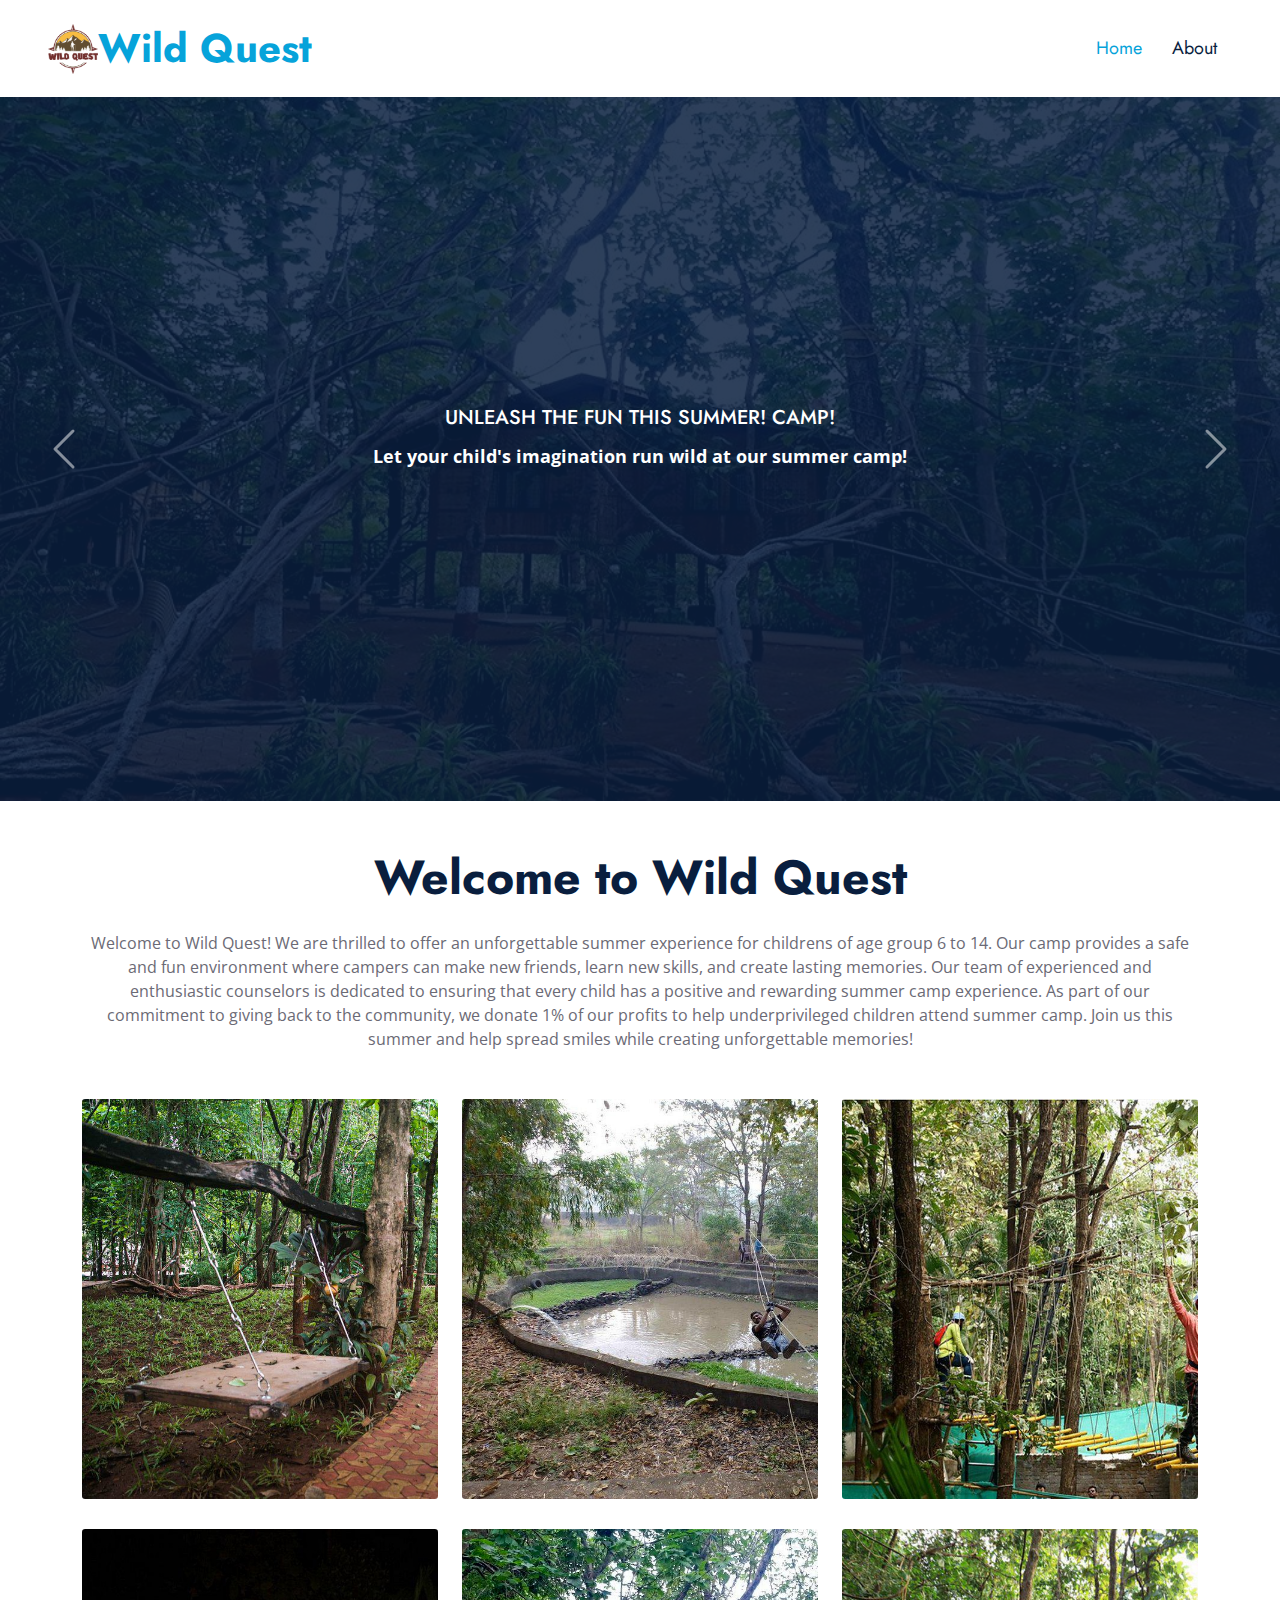
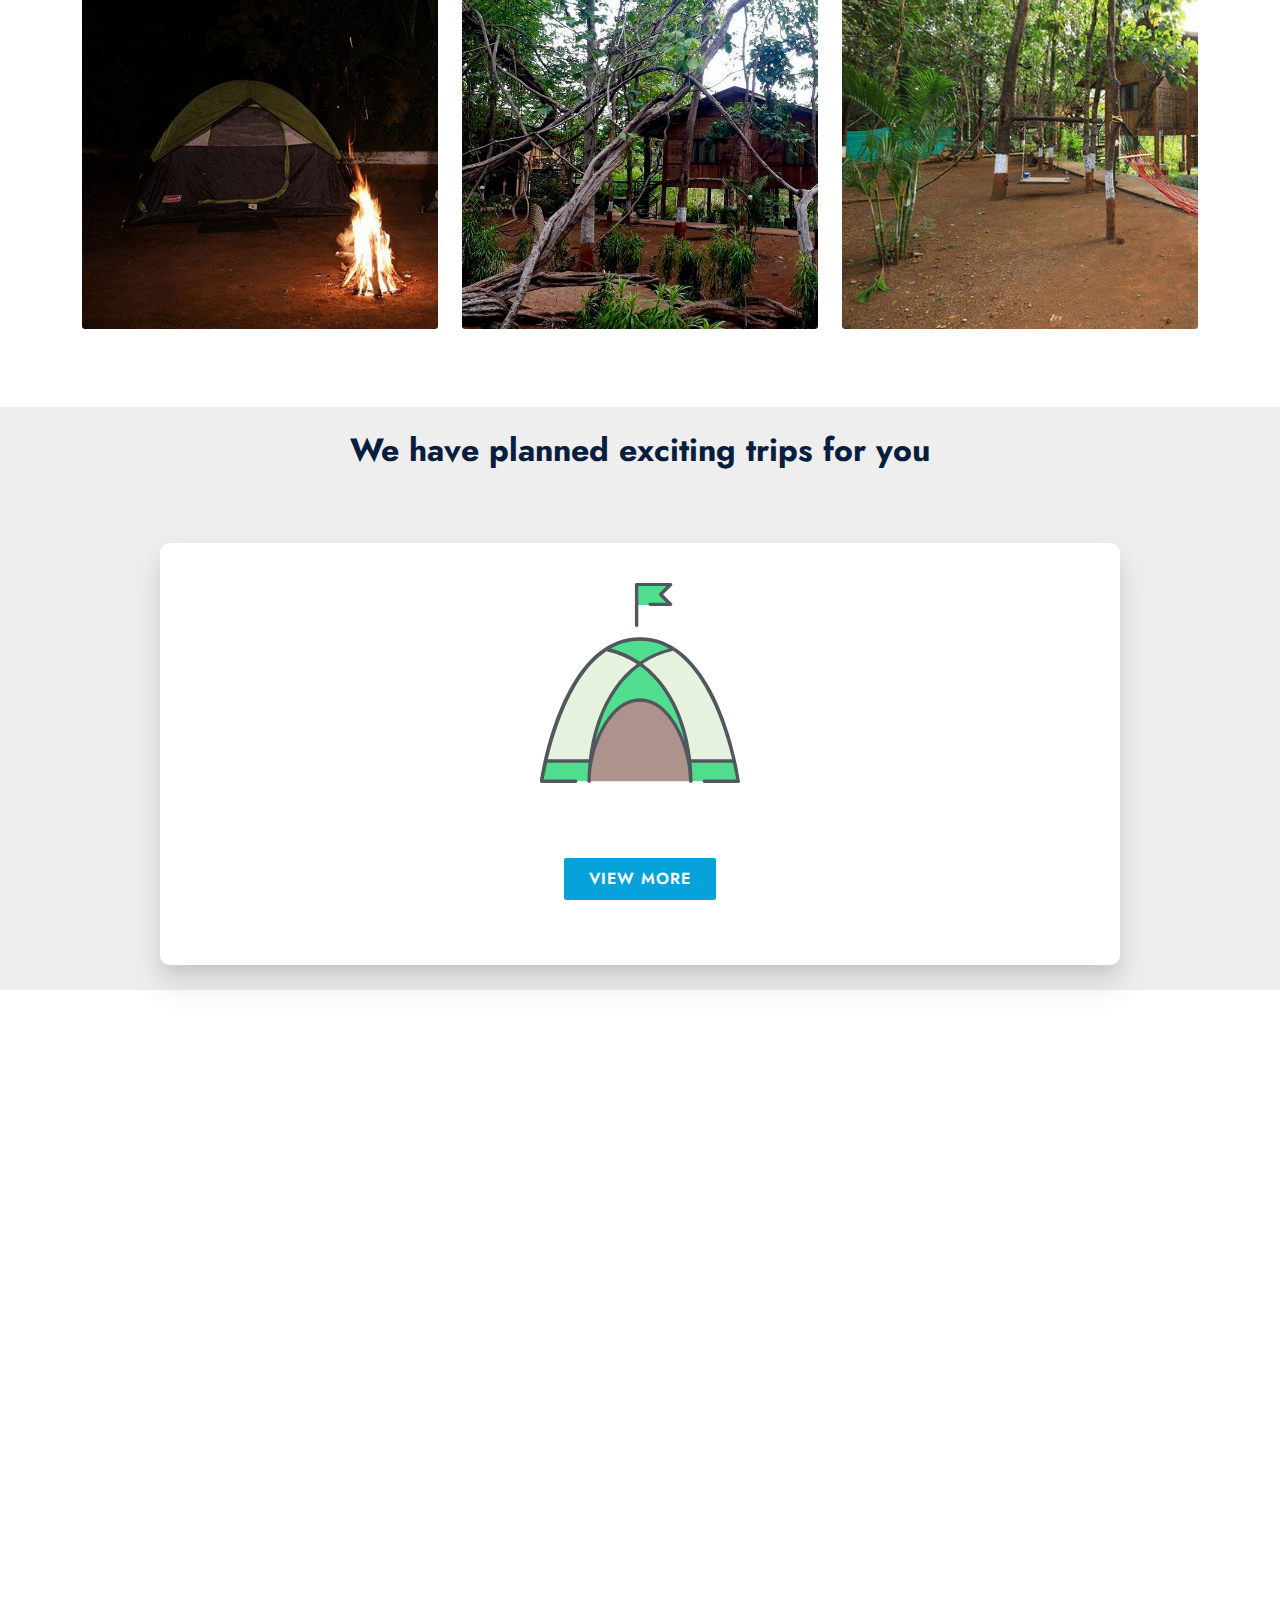
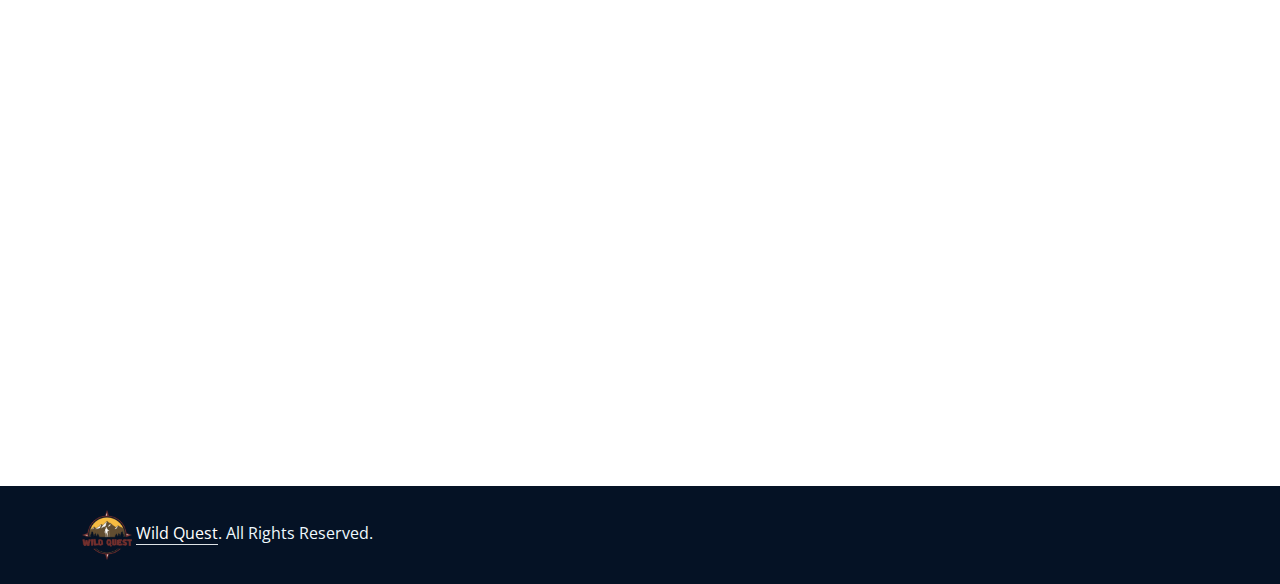
==== index.html @ 384f76ea "Changes" ====
<!DOCTYPE html>
<html lang="en">

<head>
    <meta charset="utf-8">
    <title>Wild Quest</title>
    <meta content="width=device-width, initial-scale=1.0" name="viewport">
    <meta content="Summer" name="keywords">
    <meta content="Camp" name="description">

    <!-- Favicon -->
    <link href="img/favicon.ico" rel="icon">
    <link rel="icon" href="img/logo.png" type="image/icon type">
    <!-- Google Web Fonts -->
    <link rel="preconnect" href="https://fonts.gstatic.com">
    <link
        href="https://fonts.googleapis.com/css2?family=Jost:wght@500;600;700&family=Open+Sans:wght@400;600&display=swap"
        rel="stylesheet">

    <!-- Icon Font Stylesheet -->
    <link href="https://cdnjs.cloudflare.com/ajax/libs/font-awesome/5.10.0/css/all.min.css" rel="stylesheet">
    <link href="https://cdn.jsdelivr.net/npm/bootstrap-icons@1.4.1/font/bootstrap-icons.css" rel="stylesheet">

    <!-- Libraries Stylesheet -->
    <link href="lib/owlcarousel/assets/owl.carousel.min.css" rel="stylesheet">
    <link href="lib/animate/animate.min.css" rel="stylesheet">
    <link href="lib/tempusdominus/css/tempusdominus-bootstrap-4.min.css" rel="stylesheet" />
    <link href="lib/twentytwenty/twentytwenty.css" rel="stylesheet" />

    <!-- Bootstrap Stylesheet -->
    <link href="css/bootstrap.min.css" rel="stylesheet">

    <!-- Stylesheet -->
    <link rel="stylesheet" href="css/creative-studio.css">
    <link href="css/style.css" rel="stylesheet">
    <link href="css/plan-section.css" rel="stylesheet">
    <link href="css/pretty_form.css" rel="stylesheet">
</head>

<body>
    <!-- Loader Start -->
    <div id="spinner"
        class="show bg-white position-fixed translate-middle w-100 vh-100 top-50 start-50 d-flex align-items-center justify-content-center">
        <div class="spinner-grow text-primary m-1" role="status">
            <span class="sr-only">Loading...</span>
        </div>
        <div class="spinner-grow text-dark m-1" role="status">
            <span class="sr-only">Loading...</span>
        </div>
        <div class="spinner-grow text-secondary m-1" role="status">
            <span class="sr-only">Loading...</span>
        </div>
    </div>
    <!-- Loader End -->

    <!-- Navbar Start -->
    <nav class="navbar navbar-expand-lg bg-white navbar-light shadow-sm px-5 py-3 py-lg-0">
        <a href="index.html" class="navbar-brand p-0" style="display: flex; flex-direction: row-reverse;">
            <h1 class="m-0 text-primary">Wild Quest</h1>
            <img width="50px" height="50px" src="img/logo.png">
            <!-- <i class="fa fa-tooth me-2"></i> -->
        </a>
        <button class="navbar-toggler" type="button" data-bs-toggle="collapse" data-bs-target="#navbarCollapse">
            <span class="navbar-toggler-icon"></span>
        </button>
        <div class="collapse navbar-collapse" id="navbarCollapse">
            <div class="navbar-nav ms-auto py-0">
                <a href="index.html" class="nav-item nav-link active">Home</a>
                <a href="about.html" class="nav-item nav-link">About</a>
                <!-- <a href="contact.html" class="nav-item nav-link">Contact</a> -->
            </div>
        </div>
    </nav>
    <!-- Navbar End -->

    <!-- Carousel Start -->
    <div class="container-fluid p-0">
        <div id="header-carousel" class="carousel slide carousel-fade" data-bs-ride="carousel">
            <div class="carousel-inner">
                <div class="carousel-item active">
                    <img class="w-100" src="img/carousel-1.jpg" alt="Image">
                    <div class="carousel-caption d-flex flex-column align-items-center justify-content-center">
                        <div class="p-3" style="max-width: 900px;">
                            <h5 class="text-white text-uppercase mb-3 animated slideInDown">Unleash the Fun this Summer!
                                Camp!</h5>
                            <p class="display-1 text-white mb-md-4 animated zoomIn">Let your child's imagination run
                                wild at our summer camp!</P>
                        </div>
                    </div>
                </div>
                <div class="carousel-item">
                    <img class="w-100" src="img/carousel-2.jpg" alt="Image">
                    <div class="carousel-caption d-flex flex-column align-items-center justify-content-center">
                        <div class="p-3" style="max-width: 900px;">
                            <h5 class="text-white text-uppercase mb-3 animated slideInDown">Join the Adventure at Summer
                                Camp!</h5>
                            <p class="display-1 text-white mb-md-4 animated zoomIn">Experience the ultimate summer
                                adventure at our camp! With fun-filled activities, new friendships, and memories that
                                will last a lifetime!</P>
                        </div>
                    </div>
                </div>
                <div class="carousel-item">
                    <img class="w-100" src="img/carousel-3.jpg" alt="Image">
                    <div class="carousel-caption d-flex flex-column align-items-center justify-content-center">
                        <div class="p-3" style="max-width: 900px;">
                            <h5 class="text-white text-uppercase mb-3 animated slideInDown">Unforgettable summer
                                adventure</h5>
                            <p class="display-1 text-white mb-md-4 animated zoomIn">Join us for an unforgettable summer
                                adventure that you'll cherish for years to come!</P>
                        </div>
                    </div>
                </div>
            </div>
            <button class="carousel-control-prev" type="button" data-bs-target="#header-carousel" data-bs-slide="prev">
                <span class="carousel-control-prev-icon" aria-hidden="true"></span>
                <span class="visually-hidden">Previous</span>
            </button>
            <button class="carousel-control-next" type="button" data-bs-target="#header-carousel" data-bs-slide="next">
                <span class="carousel-control-next-icon" aria-hidden="true"></span>
                <span class="visually-hidden">Next</span>
            </button>
        </div>
    </div>

    <div class="margin-5"></div>

    <section id="portfolio">
        <div class="container text-center">
            <div class="section-title mb-5">
                <!-- <h5 class="position-relative d-inline-block text-primary text-uppercase">What we have</h5> -->
                <h1 class="display-5 mb-0 text-animate">Welcome to Wild Quest</h1>
                <br>
                <p class="">Welcome to Wild Quest! We are thrilled to offer an unforgettable summer experience for childrens of age group 6 to 14. Our camp provides a safe and fun environment where campers can make new friends, learn new skills, and create lasting memories. Our team of experienced and enthusiastic counselors is dedicated to ensuring that every child has a positive and rewarding summer camp experience. As part of our commitment to giving back to the community, we donate 1% of our profits to help underprivileged children attend summer camp. Join us this summer and help spread smiles while creating unforgettable memories!</p>
            </div>
    </section>


    <div class="margin-5"></div>
    <section id="portfolio">
        <div class="container text-center">
            <!-- <div class="section-title mb-5">
                <h5 class="position-relative d-inline-block text-primary text-uppercase">What we have</h5>
                <h1 class="display-5 mb-0">Adventure Mania</h1>
            </div> -->
            <div class=" temp-row row">
                <div class="col-sm-4">
                    <div class="img-wrapper">
                        <img src="./img/service-1.png"
                            alt="Download free bootstrap 4 landing page, free boootstrap 4 templates, Download free bootstrap 4.1 landing page, free boootstrap 4.1.1 templates, Creative studio Landing page">
                        <!-- <div class="overlay">
                            <div class="overlay-infos">
                                <div class="position-relative bg-light rounded-bottom text-center p-4">
                                    <h5 class="m-0">Valley Crossing</h5>
                                </div>

                            </div>
                        </div> -->
                    </div>
                    <div class="img-wrapper">
                        <img src="./img/service-2.jpg"
                            alt="Download free bootstrap 4 landing page, free boootstrap 4 templates, Download free bootstrap 4.1 landing page, free boootstrap 4.1.1 templates, Creative studio Landing page">
                        <!-- <div class="overlay">
                            <div class="overlay-infos">
                                <div class="position-relative bg-light rounded-bottom text-center p-4">
                                    <h5 class="m-0">Camps and Bon fire</h5>
                                </div>

                            </div>
                        </div> -->
                    </div>
                </div>
                <div class="col-sm-4">
                    <div class="img-wrapper">
                        <img src="img/service-11.jpg" alt="">
                        <!-- <div class="overlay">
                            <div class="overlay-infos">
                                <div class="position-relative bg-light rounded-bottom text-center p-4">
                                    <h5 class="m-0">Swimming Pool</h5>
                                </div>

                            </div>
                        </div> -->
                    </div>
                    <div class="img-wrapper">
                        <img src="./img/service-3.png" alt="">
                        <!-- <div class="overlay">
                            <div class="overlay-infos">
                                <div class="position-relative bg-light rounded-bottom text-center p-4">
                                    <h5 class="m-0">Net Climbing</h5>
                                </div>

                            </div>
                        </div> -->
                    </div>
                </div>
                <div class="col-sm-4">
                    <div class="img-wrapper">
                        <img src="./img/service-5.jpg" alt="">
                        <!-- <div class="overlay">
                            <div class="overlay-infos">
                                <div class="position-relative bg-light rounded-bottom text-center p-4">
                                    <h5 class="m-0">Yoga</h5>
                                </div>
                            </div>
                        </div> -->
                    </div>
                    <div class="img-wrapper">
                        <img src="img\tree_house.png"
                            alt="Download free bootstrap 4 landing page, free boootstrap 4 templates, Download free bootstrap 4.1 landing page, free boootstrap 4.1.1 templates, Creative studio Landing page">
                        <!-- <div class="overlay">
                            <div class="overlay-infos">
                                <div class="position-relative bg-light rounded-bottom text-center p-4">
                                    <h5 class="m-0">Tree house</h5>
                                </div>

                            </div>
                        </div> -->
                    </div>
                </div>
            </div>
        </div>
    </section>
    <!-- End of portfolio section -->

    <div class="margin-5"></div>
    <section id="portfolio" style="background-color: #eeeeee; padding-bottom: 25px;">
        <div class="row section-heading-content">
            <div class="col-md-12">
                <!-- <hr class="style-one" /> -->
                <br>
                <h2 class="align_center">We have planned exciting trips for you</h2>
                <p class="align_center"></p>
            </div>
        </div>
        <div class="containerw">
            <div class="panel pricing-table">

                <div class="pricing-plan">
                    <!-- <span class="pricing-price">Plan A</span> -->
                    <img src="img/tent.svg" alt="" class="pricing-img"> 
                    <!-- <a href="plan_a.html" class="btn btn-primary py-2 px-4 ms-3">View More</a>                    -->
                    <ul class="pricing-features" style="padding: 0 !important;">
                        <!-- <a href="plan_a.html" style="text-decoration:underline;">View More....></a> -->
                        <a href="plan_a.html" class="btn btn-primary py-2 px-4">View More</a>
                        <!-- <a href="plan_a.html">08th May 2023 to 09th May 2023</a> -->
                        <!-- <hr class="style-one">
                        <a href="plan_a2.html">15th May 2023 to 16th May 2023</a> -->
                    </ul>                  
                    
                </div>
            </div>
        </div>
    </section>
    <!-- About Start -->
    <div class="container-fluid py-5 wow fadeInUp" data-wow-delay="0.1s" style="background: #eeeeee;">
        <div class="container">
            <div class="container text-center">
                <div class="section-title mb-5">
                    <h5 class="position-relative d-inline-block text-primary text-uppercase">Amenities</h5>
                    <h1 class="display-5 mb-0">We provide a wide range of facilities</h1>
                </div>
            </div>
            <p class="mb-4">Our summer camp amenities are designed to provide a fun, safe, and engaging experience for
                all campers. We are dedicated to making sure that every camper has the opportunity to try new things,
                make new friends, and create memories that will last a lifetime.</p>


            <h5><i class="bi bi-house text-primary me-3"></i>Accommodations</h5>
            <p>
                Our camp offers a variety of accommodations to suit the needs of all campers. We have comfortable cabins
                with bunk beds, as well as platform tents and traditional canvas tents for those who want a more rustic
                experience. All accommodations are equipped with electricity and have nearby restroom and shower
                facilities
            </p>


            <h5><img class="text-primary me-3 me-3" src="img\dinner-svgrepo-com.svg"></i>Dining</h5>
            <p>
                Our dining hall is a central hub for campers to gather and enjoy meals together. We serve three
                nutritious and delicious meals a day, as well as snacks in between. Our menus are carefully planned to
                accommodate all dietary needs and restrictions, and we always make sure to include plenty of fresh
                fruits and vegetables.
            </p>
            <h5><img class="text-primary me-3 me-3" src="img\sports-svg.svg"></i>Sports and Recreation</h5>
            <p>
                We offer a variety of sports and recreation activities for campers to enjoy. Our facilities include a
                large swimming pool, archery court, snooker tables, and carrom borads. We also have hiking trails, a ropes course, and a climbing wall for those who want to
                challenge themselves and try something new.
            </p>
            <h5><img class="text-primary me-3 me-3" src="img\medical-svg.svg"></i>Medical Facilities</h5>
            <p>
                We take the health and safety of our campers very seriously. We have a fully equipped health center with
                trained medical staff on site 24/7. Our staff includes licensed medical professionals, and we also have
                a dedicated health and wellness team to ensure that all campers are staying healthy and happy during
                their stay with us.
            </p>
        </div>
    </div>
    <!-- About End -->

    <div class="margin-5"></div>
    <!-- Footer Start -->
    <div class="container-fluid bg-dark text-light py-5 wow fadeInUp mt-.5" data-wow-delay="0.3s"
        style="margin-top: -75px;">
        <div class="container pt-5">
            <div class="row g-5 pt-4">
                <div class="col-lg-3 col-md-6">
                    <h3 class="text-white mb-4">Quick Links</h3>
                    <div class="d-flex flex-column justify-content-start">
                        <a class="text-light mb-2" href="index.html"><i
                                class="bi bi-arrow-right text-primary me-2"></i>Home</a>
                        <a class="text-light mb-2" href="about.html"><i
                                class="bi bi-arrow-right text-primary me-2"></i>About Us</a>
                        <!-- <a class="text-light" href="contact.html"><i
                                class="bi bi-arrow-right text-primary me-2"></i>Contact Us</a> -->
                    </div>
                </div>
                <div class="col-lg-3 col-md-6">
                    <h3 class="text-white mb-4">Get In Touch</h3>
                    <p class="mb-2"><i class="bi bi-geo-alt text-primary me-2"></i>Mumbai</p>
                    <p class="mb-2"><i class="bi bi-envelope-open text-primary me-2"></i>aishwaryaballal713@gmail.com</p>
                    <p class="mb-0"><i class="bi bi-telephone text-primary me-2"></i>+91 9833722180</p>
                </div>
                <div class="col-lg-3 col-md-6">
                    <h3 class="text-white mb-4">Contact Us</h3>
                    <div class="d-flex">
                        <!-- <a class="btn btn-lg btn-primary btn-lg-square rounded me-2" href="#"><i class="fab fa-twitter fw-normal"></i></a> -->
                        <!-- <a class="btn btn-lg btn-primary btn-lg-square rounded me-2" href="#"><i class="fab fa-facebook-f fw-normal"></i></a> -->
                        <a class="btn btn-lg btn-primary btn-lg-square rounded me-2" href="https://wa.me/9833722180"><i
                                class="fab fa-whatsapp fw-normal"></i></a>
                        <a class="btn btn-lg btn-primary btn-lg-square rounded"
                            href="https://www.instagram.com/_wildquest_/"><i class="fab fa-instagram fw-normal"></i></a>
                    </div>
                </div>
            </div>
        </div>
    </div>
    <div class="container-fluid text-light py-4" style="background: #051225;">
        <div class="container">
            <div class="row g-0">
                <div class="col-md-6 text-center text-md-start">
                    <p class="mb-md-0"><img width="50px" height="50px" src="img/logo.png">&nbsp;<a
                            class="text-white border-bottom" href="#">Wild Quest</a>. All Rights Reserved.</p>
                </div>
            </div>
        </div>
    </div>
    <!-- Footer End -->


    <!-- Back to Top -->
    <a href="#" class="btn btn-lg btn-primary btn-lg-square rounded back-to-top"><i class="bi bi-arrow-up"></i></a>


    <!-- JavaScript Libraries -->
    <script src="https://code.jquery.com/jquery-3.4.1.min.js"></script>
    <script src="https://cdn.jsdelivr.net/npm/bootstrap@5.0.0/dist/js/bootstrap.bundle.min.js"></script>
    <script src="lib/wow/wow.min.js"></script>
    <script src="lib/easing/easing.min.js"></script>
    <script src="lib/waypoints/waypoints.min.js"></script>
    <script src="lib/owlcarousel/owl.carousel.min.js"></script>
    <script src="lib/tempusdominus/js/moment.min.js"></script>
    <script src="lib/tempusdominus/js/moment-timezone.min.js"></script>
    <script src="lib/tempusdominus/js/tempusdominus-bootstrap-4.min.js"></script>
    <script src="lib/twentytwenty/jquery.event.move.js"></script>
    <script src="lib/twentytwenty/jquery.twentytwenty.js"></script>

    <!-- Template Javascript -->
    <script src="js/main.js"></script>
</body>

</html>
---- lib/twentytwenty/twentytwenty.css ----
.twentytwenty-horizontal .twentytwenty-handle:before, .twentytwenty-horizontal .twentytwenty-handle:after, .twentytwenty-vertical .twentytwenty-handle:before, .twentytwenty-vertical .twentytwenty-handle:after {
  content: " ";
  display: block;
  background: white;
  position: absolute;
  z-index: 30;
  -webkit-box-shadow: 0px 0px 12px rgba(51, 51, 51, 0.5);
  -moz-box-shadow: 0px 0px 12px rgba(51, 51, 51, 0.5);
  box-shadow: 0px 0px 12px rgba(51, 51, 51, 0.5); }

.twentytwenty-horizontal .twentytwenty-handle:before, .twentytwenty-horizontal .twentytwenty-handle:after {
  width: 3px;
  height: 9999px;
  left: 50%;
  margin-left: -1.5px; }

.twentytwenty-vertical .twentytwenty-handle:before, .twentytwenty-vertical .twentytwenty-handle:after {
  width: 9999px;
  height: 3px;
  top: 50%;
  margin-top: -1.5px; }

.twentytwenty-before-label, .twentytwenty-after-label, .twentytwenty-overlay {
  position: absolute;
  top: 0;
  width: 100%;
  height: 100%; }

.twentytwenty-before-label, .twentytwenty-after-label, .twentytwenty-overlay {
  -webkit-transition-duration: 0.5s;
  -moz-transition-duration: 0.5s;
  transition-duration: 0.5s; }

.twentytwenty-before-label, .twentytwenty-after-label {
  -webkit-transition-property: opacity;
  -moz-transition-property: opacity;
  transition-property: opacity; }

.twentytwenty-before-label:before, .twentytwenty-after-label:before {
  color: white;
  font-size: 13px;
  letter-spacing: 0.1em; }

.twentytwenty-before-label:before, .twentytwenty-after-label:before {
  position: absolute;
  background: rgba(255, 255, 255, 0.2);
  line-height: 38px;
  padding: 0 20px;
  -webkit-border-radius: 2px;
  -moz-border-radius: 2px;
  border-radius: 2px; }

.twentytwenty-horizontal .twentytwenty-before-label:before, .twentytwenty-horizontal .twentytwenty-after-label:before {
  top: 50%;
  margin-top: -19px; }

.twentytwenty-vertical .twentytwenty-before-label:before, .twentytwenty-vertical .twentytwenty-after-label:before {
  left: 50%;
  margin-left: -45px;
  text-align: center;
  width: 90px; }

.twentytwenty-left-arrow, .twentytwenty-right-arrow, .twentytwenty-up-arrow, .twentytwenty-down-arrow {
  width: 0;
  height: 0;
  border: 6px inset transparent;
  position: absolute; }

.twentytwenty-left-arrow, .twentytwenty-right-arrow {
  top: 50%;
  margin-top: -6px; }

.twentytwenty-up-arrow, .twentytwenty-down-arrow {
  left: 50%;
  margin-left: -6px; }

.twentytwenty-container {
  -webkit-box-sizing: content-box;
  -moz-box-sizing: content-box;
  box-sizing: content-box;
  z-index: 0;
  overflow: hidden;
  position: relative;
  -webkit-user-select: none;
  -moz-user-select: none;
  -ms-user-select: none; }
  .twentytwenty-container img {
    max-width: 100%;
    position: absolute;
    top: 0;
    display: block; }
  .twentytwenty-container.active .twentytwenty-overlay, .twentytwenty-container.active :hover.twentytwenty-overlay {
    background: rgba(0, 0, 0, 0); }
    .twentytwenty-container.active .twentytwenty-overlay .twentytwenty-before-label,
    .twentytwenty-container.active .twentytwenty-overlay .twentytwenty-after-label, .twentytwenty-container.active :hover.twentytwenty-overlay .twentytwenty-before-label,
    .twentytwenty-container.active :hover.twentytwenty-overlay .twentytwenty-after-label {
      opacity: 0; }
  .twentytwenty-container * {
    -webkit-box-sizing: content-box;
    -moz-box-sizing: content-box;
    box-sizing: content-box; }

.twentytwenty-before-label {
  opacity: 0; }
  .twentytwenty-before-label:before {
    content: attr(data-content); }

.twentytwenty-after-label {
  opacity: 0; }
  .twentytwenty-after-label:before {
    content: attr(data-content); }

.twentytwenty-horizontal .twentytwenty-before-label:before {
  left: 10px; }

.twentytwenty-horizontal .twentytwenty-after-label:before {
  right: 10px; }

.twentytwenty-vertical .twentytwenty-before-label:before {
  top: 10px; }

.twentytwenty-vertical .twentytwenty-after-label:before {
  bottom: 10px; }

.twentytwenty-overlay {
  -webkit-transition-property: background;
  -moz-transition-property: background;
  transition-property: background;
  background: rgba(0, 0, 0, 0);
  z-index: 25; }
  .twentytwenty-overlay:hover {
    background: rgba(0, 0, 0, 0.5); }
    .twentytwenty-overlay:hover .twentytwenty-after-label {
      opacity: 1; }
    .twentytwenty-overlay:hover .twentytwenty-before-label {
      opacity: 1; }

.twentytwenty-before {
  z-index: 20; }

.twentytwenty-after {
  z-index: 10; }

.twentytwenty-handle {
  height: 38px;
  width: 38px;
  position: absolute;
  left: 50%;
  top: 50%;
  margin-left: -22px;
  margin-top: -22px;
  border: 3px solid white;
  -webkit-border-radius: 1000px;
  -moz-border-radius: 1000px;
  border-radius: 1000px;
  -webkit-box-shadow: 0px 0px 12px rgba(51, 51, 51, 0.5);
  -moz-box-shadow: 0px 0px 12px rgba(51, 51, 51, 0.5);
  box-shadow: 0px 0px 12px rgba(51, 51, 51, 0.5);
  z-index: 40;
  cursor: pointer; }

.twentytwenty-horizontal .twentytwenty-handle:before {
  bottom: 50%;
  margin-bottom: 22px;
  -webkit-box-shadow: 0 3px 0 white, 0px 0px 12px rgba(51, 51, 51, 0.5);
  -moz-box-shadow: 0 3px 0 white, 0px 0px 12px rgba(51, 51, 51, 0.5);
  box-shadow: 0 3px 0 white, 0px 0px 12px rgba(51, 51, 51, 0.5); }
.twentytwenty-horizontal .twentytwenty-handle:after {
  top: 50%;
  margin-top: 22px;
  -webkit-box-shadow: 0 -3px 0 white, 0px 0px 12px rgba(51, 51, 51, 0.5);
  -moz-box-shadow: 0 -3px 0 white, 0px 0px 12px rgba(51, 51, 51, 0.5);
  box-shadow: 0 -3px 0 white, 0px 0px 12px rgba(51, 51, 51, 0.5); }

.twentytwenty-vertical .twentytwenty-handle:before {
  left: 50%;
  margin-left: 22px;
  -webkit-box-shadow: 3px 0 0 white, 0px 0px 12px rgba(51, 51, 51, 0.5);
  -moz-box-shadow: 3px 0 0 white, 0px 0px 12px rgba(51, 51, 51, 0.5);
  box-shadow: 3px 0 0 white, 0px 0px 12px rgba(51, 51, 51, 0.5); }
.twentytwenty-vertical .twentytwenty-handle:after {
  right: 50%;
  margin-right: 22px;
  -webkit-box-shadow: -3px 0 0 white, 0px 0px 12px rgba(51, 51, 51, 0.5);
  -moz-box-shadow: -3px 0 0 white, 0px 0px 12px rgba(51, 51, 51, 0.5);
  box-shadow: -3px 0 0 white, 0px 0px 12px rgba(51, 51, 51, 0.5); }

.twentytwenty-left-arrow {
  border-right: 6px solid white;
  left: 50%;
  margin-left: -17px; }

.twentytwenty-right-arrow {
  border-left: 6px solid white;
  right: 50%;
  margin-right: -17px; }

.twentytwenty-up-arrow {
  border-bottom: 6px solid white;
  top: 50%;
  margin-top: -17px; }

.twentytwenty-down-arrow {
  border-top: 6px solid white;
  bottom: 50%;
  margin-bottom: -17px; }
---- css/creative-studio.css ----
.margin-5 {
  margin-top: 3rem;
}

@media (min-width: 767px) {
  .col-sm {
    -webkit-flex-basis: 0;
        -ms-flex-preferred-size: 0;
            flex-basis: 0;
    -webkit-box-flex: 1;
    -webkit-flex-grow: 1;
        -ms-flex-positive: 1;
            flex-grow: 1;
    max-width: 100%;
  }
  .col-sm-auto {
    -webkit-box-flex: 0;
    -webkit-flex: 0 0 auto;
        -ms-flex: 0 0 auto;
            flex: 0 0 auto;
    width: auto;
    max-width: 100%;
  }
  .col-sm-1 {
    -webkit-box-flex: 0;
    -webkit-flex: 0 0 8.33333%;
        -ms-flex: 0 0 8.33333%;
            flex: 0 0 8.33333%;
    max-width: 8.33333%;
  }
  .col-sm-2 {
    -webkit-box-flex: 0;
    -webkit-flex: 0 0 16.66667%;
        -ms-flex: 0 0 16.66667%;
            flex: 0 0 16.66667%;
    max-width: 16.66667%;
  }
  .col-sm-3 {
    -webkit-box-flex: 0;
    -webkit-flex: 0 0 25%;
        -ms-flex: 0 0 25%;
            flex: 0 0 25%;
    max-width: 25%;
  }
  .col-sm-4 {
    -webkit-box-flex: 0;
    -webkit-flex: 0 0 33.33333%;
        -ms-flex: 0 0 33.33333%;
            flex: 0 0 33.33333%;
    max-width: 33.33333%;
  }
  .col-sm-5 {
    -webkit-box-flex: 0;
    -webkit-flex: 0 0 41.66667%;
        -ms-flex: 0 0 41.66667%;
            flex: 0 0 41.66667%;
    max-width: 41.66667%;
  }
  .col-sm-6 {
    -webkit-box-flex: 0;
    -webkit-flex: 0 0 50%;
        -ms-flex: 0 0 50%;
            flex: 0 0 50%;
    max-width: 50%;
  }
  .col-sm-7 {
    -webkit-box-flex: 0;
    -webkit-flex: 0 0 58.33333%;
        -ms-flex: 0 0 58.33333%;
            flex: 0 0 58.33333%;
    max-width: 58.33333%;
  }
  
}

.img-wrapper {
  position: relative;
  border-radius: 0.2rem;
  overflow: hidden;
  margin-bottom: 30px;
  display: block;
  display: block;
}

.img-wrapper img {
  position: relative;
  width: 100%;
  z-index: 8;
}

.img-wrapper .overlay {
  background:  rgb(6, 163, 218) !important;
  position: absolute;
  left: 0;
  top: 100%;
  width: 100%;
  height: 100%;
  z-index: 9;
  visibility: hidden;
  opacity: 0;
  -webkit-transition: all, 0.4s;
  transition: all, 0.4s;
}

@media (prefers-reduced-motion: reduce) {
  .img-wrapper .overlay {
    -webkit-transition: none;
    transition: none;
  }
}

.img-wrapper .overlay .overlay-infos {
  position: absolute;
  top: 100%;
  left: 50%;
  -webkit-transform: translate(-50%, -50%);
      -ms-transform: translate(-50%, -50%);
          transform: translate(-50%, -50%);
  -webkit-transition: all, 0.3s;
  transition: all, 0.3s;
  -webkit-transition-delay: .2s;
          transition-delay: .2s;
  color: #fff;
}

@media (prefers-reduced-motion: reduce) {
  .img-wrapper .overlay .overlay-infos {
    -webkit-transition: none;
    transition: none;
  }
}

.img-wrapper .overlay .overlay-infos h5 {
  margin-bottom: 15px;
}

.img-wrapper .overlay .overlay-infos a {
  display: inline-block;
  width: 35px;
  height: 35px;
  border-radius: 50%;
  border: 2px solid #fff;
  line-height: 35px;
  text-align: center;
  color: #fff;
  text-decoration: none;
}

.img-wrapper .overlay .overlay-infos a:hover {
  background: #fff;
  color: rgb(6, 163, 218) !important;
}

.img-wrapper:hover .overlay, .img-wrapper:active .overlay {
  top: 0;
  visibility: visible;
  opacity: 1;
}

.img-wrapper:hover .overlay .overlay-infos, .img-wrapper:active .overlay .overlay-infos {
  top: 50%;
}
---- css/style.css ----
:root {
    --primary: #06A3DA;
    --secondary: #F57E57;
    --light: #EEF9FF;
    --dark: #091E3E;
}

h1,
h2,
.font-weight-bold {
    font-weight: 700 !important;
}

h3,
h4,
.font-weight-semi-bold {
    font-weight: 600 !important;
}

h5,
h6,
.font-weight-medium {
    font-weight: 500 !important;
}

.btn {
    font-family: 'Jost', sans-serif;
    font-weight: 600;
    transition: .5s;
}

.btn-primary,
.btn-secondary {
    color: #FFFFFF;
}

.btn-primary:hover {
    background: var(--secondary);
    border-color: var(--secondary);
}

.btn-secondary:hover {
    background: var(--primary);
    border-color: var(--primary);
}

.btn-square {
    width: 36px;
    height: 36px;
}

.btn-sm-square {
    width: 28px;
    height: 28px;
}

.btn-lg-square {
    width: 46px;
    height: 46px;
}

.btn-square,
.btn-sm-square,
.btn-lg-square {
    padding-left: 0;
    padding-right: 0;
    text-align: center;
}

#spinner {
    opacity: 0;
    visibility: hidden;
    transition: opacity .5s ease-out, visibility 0s linear .5s;
    z-index: 99999;
}

#spinner.show {
    transition: opacity .5s ease-out, visibility 0s linear 0s;
    visibility: visible;
    opacity: 1;
}

.back-to-top {
    position: fixed;
    display: none;
    right: 45px;
    bottom: 45px;
    z-index: 99;
}

.top-shape::before {
    position: absolute;
    content: "";
    width: 35px;
    height: 100%;
    top: 0;
    left: -17px;
    background: var(--primary);
    transform: skew(40deg);
}

.navbar-light .navbar-nav .nav-link {
    font-family: 'Jost', sans-serif;
    padding: 35px 15px;
    font-size: 18px;
    color: var(--dark);
    outline: none;
    transition: .5s;
}

.sticky-top.navbar-light .navbar-nav .nav-link {
    padding: 20px 15px;
}

.navbar-light .navbar-nav .nav-link:hover,
.navbar-light .navbar-nav .nav-link.active {
    color: var(--primary);
}

@media (max-width: 991.98px) {

    .navbar-light .navbar-nav .nav-link,
    .sticky-top.navbar-light .navbar-nav .nav-link {
        padding: 10px 0;
    }
}

.carousel-caption {
    top: 0;
    left: 0;
    right: 0;
    bottom: 0;
    background: rgba(9, 30, 62, .85);
    z-index: 1;
}

@media (max-width: 576px) {
    .carousel-caption h5 {
        font-size: 14px;
        font-weight: 500 !important;
    }

    .carousel-caption h1 {
        font-size: 30px;
        font-weight: 600 !important;
    }
}

.carousel-control-prev,
.carousel-control-next {
    width: 10%;
}

.carousel-control-prev-icon,
.carousel-control-next-icon {
    width: 3rem;
    height: 3rem;
}

@media (min-width: 991.98px) {
    .banner {
        position: relative;
        margin-top: -90px;
        z-index: 1;
    }
}

.section-title h5::before {
    position: absolute;
    content: "";
    width: 45px;
    height: 3px;
    right: -55px;
    bottom: 11px;
    background: var(--primary);
}

.section-title h5::after {
    position: absolute;
    content: "";
    width: 15px;
    height: 3px;
    right: -75px;
    bottom: 11px;
    background: var(--secondary);
}

.twentytwenty-wrapper {
    height: 100%;
}

.hero-header {
    background: linear-gradient(rgba(9, 30, 62, .85), rgba(9, 30, 62, .85)), url(../img/carousel-1.jpg) center center no-repeat;
    background-size: cover;
}

.bg-appointment {
    background: linear-gradient(rgba(9, 30, 62, .85), rgba(9, 30, 62, .85)), url(../img/carousel-1.jpg) center center no-repeat;
    background-size: cover;
}

.appointment-form {
    background: rgba(6, 163, 218, .7);
}

.service-item img,
.service-item .bg-light,
.service-item .bg-light h5,
.team-item .team-text {
    transition: .5s;
}

.service-item:hover img {
    transform: scale(1.15);
}

.team-item .team-text::after,
.service-item .bg-light::after {
    position: absolute;
    content: "";
    top: 50%;
    bottom: 0;
    left: 15px;
    right: 15px;
    border-radius: 100px / 15px;
    box-shadow: 0 0 15px rgba(0, 0, 0, .7);
    opacity: 0;
    transition: .5s;
    z-index: -1;
}

.team-item:hover .team-text::after,
.service-item:hover .bg-light::after {
    opacity: 1;
}

.bg-offer {
    background: url(../img/carousel-1.jpg) center center no-repeat;
    background-size: cover;
}

.offer-text {
    background: rgba(6, 163, 218, .85);
}

.price-carousel .owl-nav {
    position: absolute;
    width: calc(100% + 45px);
    height: 45px;
    top: calc(50% - 22.5px);
    left: -22.5px;
    display: flex;
    justify-content: space-between;
    opacity: 0;
    transition: .5s;
}

.price-carousel:hover .owl-nav {
    opacity: 1;
}

.price-carousel .owl-nav .owl-prev,
.price-carousel .owl-nav .owl-next {
    position: relative;
    width: 45px;
    height: 45px;
    display: flex;
    align-items: center;
    justify-content: center;
    color: #FFFFFF;
    background: var(--primary);
    border-radius: 2px;
    font-size: 22px;
    transition: .5s;
}

.price-carousel .owl-nav .owl-prev:hover,
.price-carousel .owl-nav .owl-next:hover {
    background: var(--secondary);
}

.bg-testimonial {
    background: url(../img/carousel-2.jpg) center center no-repeat;
    background-size: cover;
}

.testimonial-carousel {
    background: rgba(6, 163, 218, .85);
}

.testimonial-carousel .owl-nav {
    position: absolute;
    width: calc(100% + 46px);
    height: 46px;
    top: calc(50% - 23px);
    left: -23px;
    display: flex;
    justify-content: space-between;
    z-index: 1;
}

.testimonial-carousel .owl-nav .owl-prev,
.testimonial-carousel .owl-nav .owl-next {
    position: relative;
    width: 46px;
    height: 46px;
    display: flex;
    align-items: center;
    justify-content: center;
    color: #FFFFFF;
    background: var(--primary);
    border-radius: 2px;
    font-size: 22px;
    transition: .5s;
}

.testimonial-carousel .owl-nav .owl-prev:hover,
.testimonial-carousel .owl-nav .owl-next:hover {
    background: var(--secondary);
}

.testimonial-carousel .owl-item img {
    width: 120px;
    height: 120px;
}

.display-1 {
    font-size: 1.1rem;
}

.contact {
    display: flex;
    align-items: center;
    justify-content: space-around;
}

.map {
    width: 100%;
    height: 400px;
}

.timeline-with-icons {
    border-left: 1px solid hsl(0, 0%, 90%);
    position: relative;
    list-style: none;
}

.timeline-with-icons .timeline-item {
    position: relative;
}

.timeline-with-icons .timeline-item:after {
    position: absolute;
    display: block;
    top: 0;
}

.timeline-with-icons .timeline-icon {
    position: absolute;
    left: -48px;
    background-color: hsl(217, 88.2%, 90%);
    color: hsl(217, 88.8%, 35.1%);
    border-radius: 50%;
    height: 31px;
    width: 31px;
    display: flex;
    align-items: center;
    justify-content: center;
}

.plan-section {
    display: flex;
    justify-content: center;
}

.custom-btn1 {
    font-weight: 500 !important;
    color: #ffffff;
    background-color: rgba(6, 163, 218, .85);
    border-radius: 0px !important;
    margin: 10px;
    transition: all 0.4s ease 0s;
}

.custom-btn1:hover {
    font-weight: 500 !important;
    color: rgba(6, 163, 218, .85);
    background-color: #ffffff;
    border-radius: 0px !important;
    margin: 10px;
}

.img-wrapper img {
    width: 600px;
    height: 400px;
}

.text-animate {
    width: 100%;
    overflow: hidden;
    word-wrap: break-word !important;
    word-break: break-all !important;
    
}

@keyframes cursor {
    50% {
        border-color: transparent;
    }

    100% {
        display: none;
    }
}

@keyframes typing {
    from {
        width: 0;
    }
}

@media (max-width: 950px) {

    .temp-row.row>* {
        flex-shrink: 0;
        width: 100%;
        max-width: 100%;
        padding-right: calc(var(--bs-gutter-x) / 2);
        padding-left: calc(var(--bs-gutter-x) / 2);
        margin-top: var(--bs-gutter-y)
    }
}

.background {
    padding: 0 25px 25px;
    position: relative;
    width: 100%;
}

.background::after {
    content: '';
    background: #60a9ff;
    background: -moz-linear-gradient(top, #60a9ff 0%, #4394f4 100%);
    background: -webkit-linear-gradient(top, #60a9ff 0%, #4394f4 100%);
    background: linear-gradient(to bottom, #60a9ff 0%, #4394f4 100%);
    height: 350px;
    left: 0;
    position: absolute;
    top: 0;
    width: 100%;
    z-index: 1;
}

@media (min-width: 900px) {
    .background {
        padding: 0 0 25px;
    }
}

.containerw {
    margin: 0 auto;
    padding: 50px 0 0;
    max-width: 960px;
    width: 100%;
  }

.panel {
    background-color: #fff;
    border-radius: 10px;
    padding: 15px 25px;
    position: relative;
    width: 100%;
    z-index: 10;
}

.pricing-table {
    box-shadow: 0px 10px 13px -6px rgba(0, 0, 0, 0.08), 0px 20px 31px 3px rgba(0, 0, 0, 0.09), 0px 8px 20px 7px rgba(0, 0, 0, 0.02);
    display: flex;
    flex-direction: column;
}

@media (min-width: 900px) {
    .pricing-table {
        flex-direction: row;
    }
}

.pricing-table * {
    text-align: center;
    text-transform: uppercase;
}

.pricing-plan {
    border-bottom: 1px solid #e1f1ff;
    padding: 25px;
}

.pricing-plan:last-child {
    border-bottom: none;
}

@media (min-width: 900px) {
    .pricing-plan {
        border-bottom: none;
        border-right: 1px solid #e1f1ff;
        flex-basis: 100%;
        padding: 25px 50px;
    }

    .pricing-plan:last-child {
        border-right: none;
    }
}

.pricing-img {
    margin-bottom: 25px;
    max-width: 100%;
}

.pricing-header {
    color: #888;
    font-weight: 600;
    letter-spacing: 1px;
}

.pricing-features {
    color: #016FF9;
    font-weight: 600;
    letter-spacing: 1px;
    margin: 50px 0 25px;
}

.pricing-features-item {
    border-top: 1px solid #e1f1ff;
    font-size: 12px;
    line-height: 1.5;
    padding: 15px 0;
}

.pricing-features-item:last-child {
    border-bottom: 1px solid #e1f1ff;
}

.pricing-price {
    color: #016FF9;
    display: block;
    font-size: 32px;
    font-weight: 700;
}

.pricing-button {
    border: 1px solid #9dd1ff;
    border-radius: 10px;
    color: #348EFE;
    display: inline-block;
    margin: 25px 0;
    padding: 15px 35px;
    text-decoration: none;
    transition: all 150ms ease-in-out;
}

.pricing-button:hover,
.pricing-button:focus {
    background-color: #e1f1ff;
}

.pricing-button.is-featured {
    background-color: #48aaff;
    color: #fff;
}

.pricing-button.is-featured:hover,
.pricing-button.is-featured:active {
    background-color: #269aff;
}
.align_center {
    display: flex;
    justify-content: center;
}
.about-us-img img{
    width: 100%;
    /* border-radius: 5%; */
}

.cols {
    display: flex;
    width: 100%;
    overflow: hidden;
    justify-content: space-around;
}
.size {
    margin: 5px;
}
.size img {
    max-width: 100%;
    height: auto;
}

@media screen and (max-width:850px) {
    .cols {
        display: flex;
        flex-direction: column;
    }
    .size img {
        /* width: 500px;
        height: 200px; */
        /* object-fit: contain; */
    }
    .size {
        margin-bottom: 5px;
    }
}


.demo-temp {

    display: flex;
    justify-content: space-between;
    flex-direction: column;
    /* align-items: center; */

}
.imgs {
    display: flex;
    align-items: center;
    width: 100%;
    justify-content: center;
}
.intro {
    width: 100%;
    margin-top: 1rem;
   }
/* .img-sizes {
    width: 30%;
   }     */

.mobile-view {
    display: none;
}

@media screen and (max-width:850px) {
    .mobile-view {
    display: initial;
}

   .demo-temp {
    display: flex;
    flex-direction: column;
    align-items: center;
   }
   .intro,.img-sizes {
    width: 100%;
   }
}

@media screen and (max-width:450px) {
    .timeline-with-icons .timeline-icon{
        left: -38px;
    }
}

.height-img img {
    height: 100% !important;
}
@media screen and (max-width:767x) {
    .height-img img {
        width:100%;
        height:100% !important;
        object-fit:cover;
    }
}
---- css/plan-section.css ----
.grid {
	position: relative;
	margin: 0 auto;
	padding: 1em 0 4em;
	list-style: none;
	text-align: center;
}

/* Common style */
.grid figure {
	position: relative;
	float: left;
	overflow: hidden;
	margin: 10px 1%;
	min-width: 500px;
	max-width: 480px;
	width: 48%;
	background: #3085a3;
	text-align: center;
	cursor: pointer;
    height: 550px;
}

.grid figure img {
	position: relative;
	display: block;
	min-height: 100%;
	max-width: 100%;
	opacity: 0.8;
}

.grid figure figcaption {
	padding: 2em;
	color: #fff;
	/*text-transform: uppercase;*/
	font-size: 1.25em;
	-webkit-backface-visibility: hidden;
	backface-visibility: hidden;
}

.grid figure figcaption::before,
.grid figure figcaption::after {
	pointer-events: none;
}

.grid figure figcaption,
.grid figure figcaption > a {
	position: absolute;
	top: 0;
	left: 0;
	width: 100%;
	height: 100%;
}

/* Anchor will cover the whole item by default */
/* For some effects it will show as a button */
.grid figure figcaption > a {
	z-index: 999;
	text-indent: 200%;
	white-space: nowrap;
	font-size: 0;
	opacity: 0;
}

.grid figure h2 {
	/*word-spacing: -0.15em;*/
	font-weight: 300;
}

.grid figure h2 span {
	font-weight: 800;
}

.grid figure h2,
.grid figure p {
	margin: 0;
}

.grid figure p {
	letter-spacing: 1px;
	font-size: 68.5%;
}

/* Individual effects */

/*---------------*/
/***** Bubba *****/
/*---------------*/

figure.effect-bubba {
	background: #f68520;
}

figure.effect-bubba img {
	opacity: 0.95;
	-webkit-transition: opacity 0.35s;
	transition: opacity 0.35s;
}

figure.effect-bubba:hover img {
	opacity: 0.2;
}

figure.effect-bubba figcaption::before,
figure.effect-bubba figcaption::after {
	position: absolute;
	top: 30px;
	right: 30px;
	bottom: 30px;
	left: 30px;
	content: '';
	opacity: 0;
	-webkit-transition: opacity 0.35s, -webkit-transform 0.35s;
	transition: opacity 0.35s, transform 0.35s;
}

figure.effect-bubba figcaption::before {
	border-top: 1px solid #fff;
	border-bottom: 1px solid #fff;
	-webkit-transform: scale(0,1);
	transform: scale(0,1);
}

figure.effect-bubba figcaption::after {
	border-right: 1px solid #fff;
	border-left: 1px solid #fff;
	-webkit-transform: scale(1,0);
	transform: scale(1,0);
}

figure.effect-bubba h2 {
	padding-top: 40%;
	-webkit-transition: -webkit-transform 0.35s;
	transition: transform 0.35s;
	-webkit-transform: translate3d(0,-20px,0);
	transform: translate3d(0,-20px,0);
}

figure.effect-bubba p {
	padding: 0;
	opacity: 0;
	-webkit-transition: opacity 0.35s, -webkit-transform 0.35s;
	transition: opacity 0.35s, transform 0.35s;
	-webkit-transform: translate3d(0,20px,0);
	transform: translate3d(0,20px,0);
}

figure.effect-bubba:hover figcaption::before,
figure.effect-bubba:hover figcaption::after {
	opacity: 1;
	-webkit-transform: scale(1);
	transform: scale(1);
}

figure.effect-bubba:hover h2,
figure.effect-bubba:hover p {
	opacity: 1;
	-webkit-transform: translate3d(0,0,0);
	transform: translate3d(0,0,0);
}

/*---------------*/
/***** Milo *****/
/*---------------*/

figure.effect-milo {
	background: #000000;
}

figure.effect-milo img {
	max-width: none;
	width: -webkit-calc(100% + 60px);
	width: calc(100% + 60px);
	opacity: 0.5;
	-webkit-transition: opacity 0.35s, -webkit-transform 0.35s;
	transition: opacity 0.35s, transform 0.35s;
	-webkit-transform: translate3d(-30px,0,0) scale(1.12);
	transform: translate3d(-30px,0,0) scale(1.12);
	-webkit-backface-visibility: hidden;
	backface-visibility: hidden;
}

figure.effect-milo:hover img {
	opacity: 0.7;
	-webkit-transform: translate3d(0,0,0) scale(1);
	transform: translate3d(0,0,0) scale(1);
}

figure.effect-milo h2 {
	position: absolute;
	left: 0;
	bottom: 15%;
	padding: 1em 1.2em;
	text-align: left;
}

figure.effect-milo p {
	position: absolute;
	left: 0;
	bottom: 1.1em;
	padding: 0 0 0 1.1em;
	text-align: left;
	opacity: 0;
	-webkit-transition: opacity 0.35s, -webkit-transform 0.35s;
	transition: opacity 0.35s, transform 0.35s;
	-webkit-transform: translate3d(-40px,0,0);
	transform: translate3d(-40px,0,0);
}

figure.effect-milo:hover p {
	opacity: 1;
	-webkit-transform: translate3d(0,0,0);
	transform: translate3d(0,0,0);
}

@media screen and (max-width: 1024px) {
.grid figure {
	min-width: 280px;
	width: 60%;
}
}
@media screen and (max-width: 50em) {
	.content {
		padding: 0 10px;
		text-align: center;
	}
	.grid figure {
		display: inline-block;
		float: none;
		margin: 10px auto;
		width: 100%;
	}
}

@media screen and (max-width: 320px) {
.grid figure {
	min-width: 200px;
	width: 60%;
}
}

/* Travel Stories
=================================*/
.travel-stories-content {
	margin: 20px 0px;
}
.travel-stories-content .grid {
	margin-top: 20px;
}
.travel-stories-content .grid .user-pic {
	position: absolute;
	left: 20px;
	top: 60%;
}
.travel-stories-content .grid .user-pic img {
	width: 70px;
	opacity: 1;
	border-radius: 50px;
	-webkit-transform: none;
	transform: none;
}
.travel-stories-content .grid h2, .travel-stories-content .grid p {
	font-family: 'Rubik', Open Sans, sans-serif;
	color: #ffffff;
	line-height: 1.5em;
}
.travel-stories-content .grid h2 {
	font-size: 18px;
	font-weight: 500;
}
@media only screen and (max-width: 320px) {
.travel-stories-content .grid .user-pic {
	position: absolute;
	left: 16px;
	top: 55%;
}
.travel-stories-content .grid .user-pic img {
	width: 40px;
}
.travel-stories-content .grid h2 {
	font-size: 12px;
}
}
---- css/pretty_form.css ----
@charset "utf-8";
.pretty * {
	box-sizing: border-box;
}
.pretty input:not([type=checkbox]):not([type=radio]) {
	display: none
}
.pretty {
	position: relative;
	display: inline-block;
	margin-right: 1em;
	white-space: nowrap;
	line-height: 1;
	width: 100%;
	margin-bottom: 10px;
}
.pretty input {
	position: absolute;
	left: 0;
	top: 0;
	min-width: 1em;
	width: 100%;
	height: 100%;
	z-index: 2;
	opacity: 0;
	margin: 0;
	padding: 0;
	cursor: pointer;
}
.pretty .state label {
	position: initial;
	display: inline-block;
	font-weight: 500;
	margin: 0;
	text-indent: 1.5em;
	min-width: calc(1em + 2px);
}
.pretty .state label:after, .pretty .state label:before {
	content: '';
	width: calc(1em + 2px);
	height: calc(1em + 2px);
	display: block;
	box-sizing: border-box;
	border-radius: 0;
	border: 1px solid transparent;
	z-index: 0;
	position: absolute;
	left: 0;
top:calc((0% - (100% - 1em)) - 8%);
	background-color: transparent;
	transition: all 0.4s ease 0s;
}
.pretty .state label:before {
	border-color: #bdc3c7
}
.pretty .state.p-is-hover, .pretty .state.p-is-indeterminate {
	display: none
}
@-webkit-keyframes zoom {
0% {
opacity:0;
-webkit-transform:scale(0);
transform:scale(0)
}
}
@keyframes zoom {
0% {
opacity:0;
-webkit-transform:scale(0);
transform:scale(0)
}
}
@-webkit-keyframes tada {
0% {
-webkit-animation-timing-function:ease-in;
animation-timing-function:ease-in;
opacity:0;
-webkit-transform:scale(7);
transform:scale(7)
}
38% {
-webkit-animation-timing-function:ease-out;
animation-timing-function:ease-out;
opacity:1;
-webkit-transform:scale(1);
transform:scale(1)
}
55% {
-webkit-animation-timing-function:ease-in;
animation-timing-function:ease-in;
-webkit-transform:scale(1.5);
transform:scale(1.5)
}
72% {
-webkit-animation-timing-function:ease-out;
animation-timing-function:ease-out;
-webkit-transform:scale(1);
transform:scale(1)
}
81% {
-webkit-animation-timing-function:ease-in;
animation-timing-function:ease-in;
-webkit-transform:scale(1.24);
transform:scale(1.24)
}
89% {
-webkit-animation-timing-function:ease-out;
animation-timing-function:ease-out;
-webkit-transform:scale(1);
transform:scale(1)
}
95% {
-webkit-animation-timing-function:ease-in;
animation-timing-function:ease-in;
-webkit-transform:scale(1.04);
transform:scale(1.04)
}
100% {
-webkit-animation-timing-function:ease-out;
animation-timing-function:ease-out;
-webkit-transform:scale(1);
transform:scale(1)
}
}
@keyframes tada {
0% {
-webkit-animation-timing-function:ease-in;
animation-timing-function:ease-in;
opacity:0;
-webkit-transform:scale(7);
transform:scale(7)
}
38% {
-webkit-animation-timing-function:ease-out;
animation-timing-function:ease-out;
opacity:1;
-webkit-transform:scale(1);
transform:scale(1)
}
55% {
-webkit-animation-timing-function:ease-in;
animation-timing-function:ease-in;
-webkit-transform:scale(1.5);
transform:scale(1.5)
}
72% {
-webkit-animation-timing-function:ease-out;
animation-timing-function:ease-out;
-webkit-transform:scale(1);
transform:scale(1)
}
81% {
-webkit-animation-timing-function:ease-in;
animation-timing-function:ease-in;
-webkit-transform:scale(1.24);
transform:scale(1.24)
}
89% {
-webkit-animation-timing-function:ease-out;
animation-timing-function:ease-out;
-webkit-transform:scale(1);
transform:scale(1)
}
95% {
-webkit-animation-timing-function:ease-in;
animation-timing-function:ease-in;
-webkit-transform:scale(1.04);
transform:scale(1.04)
}
100% {
-webkit-animation-timing-function:ease-out;
animation-timing-function:ease-out;
-webkit-transform:scale(1);
transform:scale(1)
}
}
@-webkit-keyframes jelly {
0% {
-webkit-transform:scale3d(1, 1, 1);
transform:scale3d(1, 1, 1)
}
30% {
-webkit-transform:scale3d(.75, 1.25, 1);
transform:scale3d(.75, 1.25, 1)
}
40% {
-webkit-transform:scale3d(1.25, .75, 1);
transform:scale3d(1.25, .75, 1)
}
50% {
-webkit-transform:scale3d(.85, 1.15, 1);
transform:scale3d(.85, 1.15, 1)
}
65% {
-webkit-transform:scale3d(1.05, .95, 1);
transform:scale3d(1.05, .95, 1)
}
75% {
-webkit-transform:scale3d(.95, 1.05, 1);
transform:scale3d(.95, 1.05, 1)
}
100% {
-webkit-transform:scale3d(1, 1, 1);
transform:scale3d(1, 1, 1)
}
}
@keyframes jelly {
0% {
-webkit-transform:scale3d(1, 1, 1);
transform:scale3d(1, 1, 1)
}
30% {
-webkit-transform:scale3d(.75, 1.25, 1);
transform:scale3d(.75, 1.25, 1)
}
40% {
-webkit-transform:scale3d(1.25, .75, 1);
transform:scale3d(1.25, .75, 1)
}
50% {
-webkit-transform:scale3d(.85, 1.15, 1);
transform:scale3d(.85, 1.15, 1)
}
65% {
-webkit-transform:scale3d(1.05, .95, 1);
transform:scale3d(1.05, .95, 1)
}
75% {
-webkit-transform:scale3d(.95, 1.05, 1);
transform:scale3d(.95, 1.05, 1)
}
100% {
-webkit-transform:scale3d(1, 1, 1);
transform:scale3d(1, 1, 1)
}
}
@-webkit-keyframes rotate {
0% {
opacity:0;
-webkit-transform:translateZ(-200px) rotate(-45deg);
transform:translateZ(-200px) rotate(-45deg)
}
100% {
opacity:1;
-webkit-transform:translateZ(0) rotate(0);
transform:translateZ(0) rotate(0)
}
}
@keyframes rotate {
0% {
opacity:0;
-webkit-transform:translateZ(-200px) rotate(-45deg);
transform:translateZ(-200px) rotate(-45deg)
}
100% {
opacity:1;
-webkit-transform:translateZ(0) rotate(0);
transform:translateZ(0) rotate(0)
}
}
@-webkit-keyframes pulse {
0% {
box-shadow:0 0 0 0 #bdc3c7
}
100% {
box-shadow:0 0 0 1.5em rgba(189,195,199,0)
}
}
@keyframes pulse {
0% {
box-shadow:0 0 0 0 #bdc3c7
}
100% {
box-shadow:0 0 0 1.5em rgba(189,195,199,0)
}
}
.pretty.p-default.p-fill .state label:after {
	-webkit-transform: scale(1);
	-ms-transform: scale(1);
	transform: scale(1);
}
.pretty.p-default .state label:after {
	-webkit-transform: scale(.6);
	-ms-transform: scale(.6);
	transform: scale(.6)
}
.pretty.p-default input:checked~.state label:after {
	background-color: #f68520!important
}
.pretty.p-default.p-thick .state label:after, .pretty.p-default.p-thick .state label:before {
	border-width: calc(1em / 7)
}
.pretty.p-default.p-thick .state label:after {
	-webkit-transform: scale(.4)!important;
	-ms-transform: scale(.4)!important;
	transform: scale(.4)!important
}
.pretty.p-icon .state .icon {
	position: absolute;
	font-size: 1em;
	width: calc(1em + 2px);
	height: calc(1em + 2px);
	left: 0;
	z-index: 1;
	text-align: center;
	line-height: normal;
top:calc((0% - (100% - 1em)) - 8%);
	border: 1px solid transparent;
	opacity: 0
}
.pretty.p-icon .state .icon:before {
	margin: 0;
	width: 100%;
	height: 100%;
	text-align: center;
	display: -webkit-box;
	display: -ms-flexbox;
	display: flex;
	-webkit-box-flex: 1;
	-ms-flex: 1;
	flex: 1;
	-webkit-box-pack: center;
	-ms-flex-pack: center;
	justify-content: center;
	-webkit-box-align: center;
	-ms-flex-align: center;
	align-items: center;
	line-height: 1
}
.pretty.p-icon input:checked~.state .icon {
	opacity: 1
}
.pretty.p-icon input:checked~.state label:before {
	border-color: #5a656b
}
.pretty.p-svg .state .svg {
	position: absolute;
	font-size: 1em;
	width: calc(1em + 2px);
	height: calc(1em + 2px);
	left: 0;
	z-index: 1;
	text-align: center;
	line-height: normal;
top:calc((0% - (100% - 1em)) - 8%);
	border: 1px solid transparent;
	opacity: 0
}
.pretty.p-svg .state svg {
	margin: 0;
	width: 100%;
	height: 100%;
	text-align: center;
	display: -webkit-box;
	display: -ms-flexbox;
	display: flex;
	-webkit-box-flex: 1;
	-ms-flex: 1;
	flex: 1;
	-webkit-box-pack: center;
	-ms-flex-pack: center;
	justify-content: center;
	-webkit-box-align: center;
	-ms-flex-align: center;
	align-items: center;
	line-height: 1
}
.pretty.p-svg input:checked~.state .svg {
	opacity: 1
}
.pretty.p-image .state img {
	opacity: 0;
	position: absolute;
	width: calc(1em + 2px);
	height: calc(1em + 2px);
	top: 0;
top:calc((0% - (100% - 1em)) - 8%);
	left: 0;
	z-index: 0;
	text-align: center;
	line-height: normal;
	-webkit-transform: scale(.8);
	-ms-transform: scale(.8);
	transform: scale(.8)
}
.pretty.p-image input:checked~.state img {
	opacity: 1
}
.pretty.p-switch input {
	min-width: 2em
}
.pretty.p-switch .state {
	position: relative
}
.pretty.p-switch .state:before {
	content: '';
	border: 1px solid #bdc3c7;
	border-radius: 60px;
	width: 2em;
	box-sizing: unset;
	height: calc(1em + 2px);
	position: absolute;
	top: 0;
top:calc((0% - (100% - 1em)) - 16%);
	z-index: 0;
	transition: all .5s ease
}
.pretty.p-switch .state label {
	text-indent: 2.5em
}
.pretty.p-switch .state label:after, .pretty.p-switch .state label:before {
	transition: all .5s ease;
	border-radius: 100%;
	left: 0;
	border-color: transparent;
	-webkit-transform: scale(.8);
	-ms-transform: scale(.8);
	transform: scale(.8)
}
.pretty.p-switch .state label:after {
	background-color: #bdc3c7!important
}
.pretty.p-switch input:checked~.state:before {
	border-color: #5a656b
}
.pretty.p-switch input:checked~.state label:before {
	opacity: 0
}
.pretty.p-switch input:checked~.state label:after {
	background-color: #5a656b!important;
	left: 1em
}
.pretty.p-switch.p-fill input:checked~.state:before {
	border-color: #5a656b;
	background-color: #5a656b!important
}
.pretty.p-switch.p-fill input:checked~.state label:before {
	opacity: 0
}
.pretty.p-switch.p-fill input:checked~.state label:after {
	background-color: #fff!important;
	left: 1em
}
.pretty.p-switch.p-slim .state:before {
	height: .1em;
	background: #bdc3c7!important;
	top: calc(50% - .1em)
}
.pretty.p-switch.p-slim input:checked~.state:before {
	border-color: #5a656b;
	background-color: #5a656b!important
}
.pretty.p-has-hover input:hover~.state:not(.p-is-hover) {
	display: none
}
.pretty.p-has-hover input:hover~.state.p-is-hover {
	display: block
}
.pretty.p-has-hover input:hover~.state.p-is-hover .icon {
	display: block
}
.pretty.p-has-focus input:focus~.state label:before {
	box-shadow: 0 0 3px 0 #bdc3c7
}
.pretty.p-has-indeterminate input[type=checkbox]:indeterminate~.state:not(.p-is-indeterminate) {
	display: none
}
.pretty.p-has-indeterminate input[type=checkbox]:indeterminate~.state.p-is-indeterminate {
	display: block
}
.pretty.p-has-indeterminate input[type=checkbox]:indeterminate~.state.p-is-indeterminate .icon {
	display: block;
	opacity: 1
}
.pretty.p-toggle .state.p-on {
	opacity: 0;
	display: none
}
.pretty.p-toggle .state .icon, .pretty.p-toggle .state .svg, .pretty.p-toggle .state img, .pretty.p-toggle .state.p-off {
	opacity: 1;
	display: inherit
}
.pretty.p-toggle .state.p-off .icon {
	color: #bdc3c7
}
.pretty.p-toggle input:checked~.state.p-on {
	opacity: 1;
	display: inherit
}
.pretty.p-toggle input:checked~.state.p-off {
	opacity: 0;
	display: none
}
.pretty.p-plain input:checked~.state label:before, .pretty.p-plain.p-toggle .state label:before {
	content: none
}
.pretty.p-plain.p-plain .icon {
	-webkit-transform: scale(1.1);
	-ms-transform: scale(1.1);
	transform: scale(1.1)
}
.pretty.p-round .state label:after, .pretty.p-round .state label:before {
	border-radius: 100%
}
.pretty.p-round.p-icon .state .icon {
	border-radius: 100%;
	overflow: hidden
}
.pretty.p-round.p-icon .state .icon:before {
	-webkit-transform: scale(.8);
	-ms-transform: scale(.8);
	transform: scale(.8)
}
.pretty.p-curve .state label:after, .pretty.p-curve .state label:before {
	border-radius: 20%
}
.pretty.p-smooth .icon, .pretty.p-smooth .svg, .pretty.p-smooth label:after, .pretty.p-smooth label:before {
	transition: all .5s ease
}
.pretty.p-smooth input:checked+.state label:after {
	transition: all .3s ease
}
.pretty.p-smooth input:checked+.state .icon, .pretty.p-smooth input:checked+.state .svg, .pretty.p-smooth input:checked+.state img {
	-webkit-animation: zoom .2s ease;
	animation: zoom .2s ease
}
.pretty.p-smooth.p-default input:checked+.state label:after {
	-webkit-animation: zoom .2s ease;
	animation: zoom .2s ease
}
.pretty.p-smooth.p-plain input:checked+.state label:before {
	content: '';
	-webkit-transform: scale(0);
	-ms-transform: scale(0);
	transform: scale(0);
	transition: all .5s ease
}
.pretty.p-tada:not(.p-default) input:checked+.state .icon, .pretty.p-tada:not(.p-default) input:checked+.state .svg, .pretty.p-tada:not(.p-default) input:checked+.state img, .pretty.p-tada:not(.p-default) input:checked+.state label:after, .pretty.p-tada:not(.p-default) input:checked+.state label:before {
	-webkit-animation: tada .7s cubic-bezier(.25, .46, .45, .94) 1 alternate;
	animation: tada .7s cubic-bezier(.25, .46, .45, .94) 1 alternate;
	opacity: 1
}
.pretty.p-jelly:not(.p-default) input:checked+.state .icon, .pretty.p-jelly:not(.p-default) input:checked+.state .svg, .pretty.p-jelly:not(.p-default) input:checked+.state img, .pretty.p-jelly:not(.p-default) input:checked+.state label:after, .pretty.p-jelly:not(.p-default) input:checked+.state label:before {
	-webkit-animation: jelly .7s cubic-bezier(.25, .46, .45, .94);
	animation: jelly .7s cubic-bezier(.25, .46, .45, .94);
	opacity: 1
}
.pretty.p-jelly:not(.p-default) input:checked+.state label:before {
	border-color: transparent
}
.pretty.p-rotate:not(.p-default) input:checked~.state .icon, .pretty.p-rotate:not(.p-default) input:checked~.state .svg, .pretty.p-rotate:not(.p-default) input:checked~.state img, .pretty.p-rotate:not(.p-default) input:checked~.state label:after, .pretty.p-rotate:not(.p-default) input:checked~.state label:before {
	-webkit-animation: rotate .7s cubic-bezier(.25, .46, .45, .94);
	animation: rotate .7s cubic-bezier(.25, .46, .45, .94);
	opacity: 1
}
.pretty.p-rotate:not(.p-default) input:checked~.state label:before {
	border-color: transparent
}
.pretty.p-pulse:not(.p-switch) input:checked~.state label:before {
	-webkit-animation: pulse 1s;
	animation: pulse 1s
}
.pretty input[disabled] {
	cursor: not-allowed;
	display: none
}
.pretty input[disabled]~* {
	opacity: .5
}
.pretty.p-locked input {
	display: none;
	cursor: not-allowed
}
.pretty input:checked~.state.p-primary label:after, .pretty.p-toggle .state.p-primary label:after {
	background-color: #428bca!important
}
.pretty input:checked~.state.p-primary .icon, .pretty input:checked~.state.p-primary .svg, .pretty.p-toggle .state.p-primary .icon, .pretty.p-toggle .state.p-primary .svg {
	color: #fff;
	stroke: #fff
}
.pretty input:checked~.state.p-primary-o label:before, .pretty.p-toggle .state.p-primary-o label:before {
	border-color: #428bca
}
.pretty input:checked~.state.p-primary-o label:after, .pretty.p-toggle .state.p-primary-o label:after {
	background-color: transparent
}
.pretty input:checked~.state.p-primary-o .icon, .pretty input:checked~.state.p-primary-o .svg, .pretty input:checked~.state.p-primary-o svg, .pretty.p-toggle .state.p-primary-o .icon, .pretty.p-toggle .state.p-primary-o .svg, .pretty.p-toggle .state.p-primary-o svg {
	color: #428bca;
	stroke: #428bca
}
.pretty.p-default:not(.p-fill) input:checked~.state.p-primary-o label:after {
	background-color: #428bca!important
}
.pretty.p-switch input:checked~.state.p-primary:before {
	border-color: #428bca
}
.pretty.p-switch.p-fill input:checked~.state.p-primary:before {
	background-color: #428bca!important
}
.pretty.p-switch.p-slim input:checked~.state.p-primary:before {
	border-color: #245682;
	background-color: #245682!important
}
.pretty input:checked~.state.p-info label:after, .pretty.p-toggle .state.p-info label:after {
	background-color: #5bc0de!important
}
.pretty input:checked~.state.p-info .icon, .pretty input:checked~.state.p-info .svg, .pretty.p-toggle .state.p-info .icon, .pretty.p-toggle .state.p-info .svg {
	color: #fff;
	stroke: #fff
}
.pretty input:checked~.state.p-info-o label:before, .pretty.p-toggle .state.p-info-o label:before {
	border-color: #5bc0de
}
.pretty input:checked~.state.p-info-o label:after, .pretty.p-toggle .state.p-info-o label:after {
	background-color: transparent
}
.pretty input:checked~.state.p-info-o .icon, .pretty input:checked~.state.p-info-o .svg, .pretty input:checked~.state.p-info-o svg, .pretty.p-toggle .state.p-info-o .icon, .pretty.p-toggle .state.p-info-o .svg, .pretty.p-toggle .state.p-info-o svg {
	color: #5bc0de;
	stroke: #5bc0de
}
.pretty.p-default:not(.p-fill) input:checked~.state.p-info-o label:after {
	background-color: #5bc0de!important
}
.pretty.p-switch input:checked~.state.p-info:before {
	border-color: #5bc0de
}
.pretty.p-switch.p-fill input:checked~.state.p-info:before {
	background-color: #5bc0de!important
}
.pretty.p-switch.p-slim input:checked~.state.p-info:before {
	border-color: #2390b0;
	background-color: #2390b0!important
}
.pretty input:checked~.state.p-success label:after, .pretty.p-toggle .state.p-success label:after {
	background-color: #5cb85c!important
}
.pretty input:checked~.state.p-success .icon, .pretty input:checked~.state.p-success .svg, .pretty.p-toggle .state.p-success .icon, .pretty.p-toggle .state.p-success .svg {
	color: #fff;
	stroke: #fff
}
.pretty input:checked~.state.p-success-o label:before, .pretty.p-toggle .state.p-success-o label:before {
	border-color: #5cb85c
}
.pretty input:checked~.state.p-success-o label:after, .pretty.p-toggle .state.p-success-o label:after {
	background-color: transparent
}
.pretty input:checked~.state.p-success-o .icon, .pretty input:checked~.state.p-success-o .svg, .pretty input:checked~.state.p-success-o svg, .pretty.p-toggle .state.p-success-o .icon, .pretty.p-toggle .state.p-success-o .svg, .pretty.p-toggle .state.p-success-o svg {
	color: #5cb85c;
	stroke: #5cb85c
}
.pretty.p-default:not(.p-fill) input:checked~.state.p-success-o label:after {
	background-color: #5cb85c!important
}
.pretty.p-switch input:checked~.state.p-success:before {
	border-color: #5cb85c
}
.pretty.p-switch.p-fill input:checked~.state.p-success:before {
	background-color: #5cb85c!important
}
.pretty.p-switch.p-slim input:checked~.state.p-success:before {
	border-color: #357935;
	background-color: #357935!important
}
.pretty input:checked~.state.p-warning label:after, .pretty.p-toggle .state.p-warning label:after {
	background-color: #f0ad4e!important
}
.pretty input:checked~.state.p-warning .icon, .pretty input:checked~.state.p-warning .svg, .pretty.p-toggle .state.p-warning .icon, .pretty.p-toggle .state.p-warning .svg {
	color: #fff;
	stroke: #fff
}
.pretty input:checked~.state.p-warning-o label:before, .pretty.p-toggle .state.p-warning-o label:before {
	border-color: #f0ad4e
}
.pretty input:checked~.state.p-warning-o label:after, .pretty.p-toggle .state.p-warning-o label:after {
	background-color: transparent
}
.pretty input:checked~.state.p-warning-o .icon, .pretty input:checked~.state.p-warning-o .svg, .pretty input:checked~.state.p-warning-o svg, .pretty.p-toggle .state.p-warning-o .icon, .pretty.p-toggle .state.p-warning-o .svg, .pretty.p-toggle .state.p-warning-o svg {
	color: #f0ad4e;
	stroke: #f0ad4e
}
.pretty.p-default:not(.p-fill) input:checked~.state.p-warning-o label:after {
	background-color: #f0ad4e!important
}
.pretty.p-switch input:checked~.state.p-warning:before {
	border-color: #f0ad4e
}
.pretty.p-switch.p-fill input:checked~.state.p-warning:before {
	background-color: #f0ad4e!important
}
.pretty.p-switch.p-slim input:checked~.state.p-warning:before {
	border-color: #c77c11;
	background-color: #c77c11!important
}
.pretty input:checked~.state.p-danger label:after, .pretty.p-toggle .state.p-danger label:after {
	background-color: #d9534f!important
}
.pretty input:checked~.state.p-danger .icon, .pretty input:checked~.state.p-danger .svg, .pretty.p-toggle .state.p-danger .icon, .pretty.p-toggle .state.p-danger .svg {
	color: #fff;
	stroke: #fff
}
.pretty input:checked~.state.p-danger-o label:before, .pretty.p-toggle .state.p-danger-o label:before {
	border-color: #d9534f
}
.pretty input:checked~.state.p-danger-o label:after, .pretty.p-toggle .state.p-danger-o label:after {
	background-color: transparent
}
.pretty input:checked~.state.p-danger-o .icon, .pretty input:checked~.state.p-danger-o .svg, .pretty input:checked~.state.p-danger-o svg, .pretty.p-toggle .state.p-danger-o .icon, .pretty.p-toggle .state.p-danger-o .svg, .pretty.p-toggle .state.p-danger-o svg {
	color: #d9534f;
	stroke: #d9534f
}
.pretty.p-default:not(.p-fill) input:checked~.state.p-danger-o label:after {
	background-color: #d9534f!important
}
.pretty.p-switch input:checked~.state.p-danger:before {
	border-color: #d9534f
}
.pretty.p-switch.p-fill input:checked~.state.p-danger:before {
	background-color: #d9534f!important
}
.pretty.p-switch.p-slim input:checked~.state.p-danger:before {
	border-color: #a02622;
	background-color: #a02622!important
}
.pretty.p-bigger .icon, .pretty.p-bigger .img, .pretty.p-bigger .svg, .pretty.p-bigger label:after, .pretty.p-bigger label:before {
	font-size: 1.2em!important;
top:calc((0% - (100% - 1em)) - 35%)!important
}
.pretty.p-bigger label {
	text-indent: 1.7em
}
@media print {
.pretty .state .icon, .pretty .state label:after, .pretty .state label:before, .pretty .state:before {
	color-adjust: exact;
	-webkit-print-color-adjust: exact;
	print-color-adjust: exact
}
}
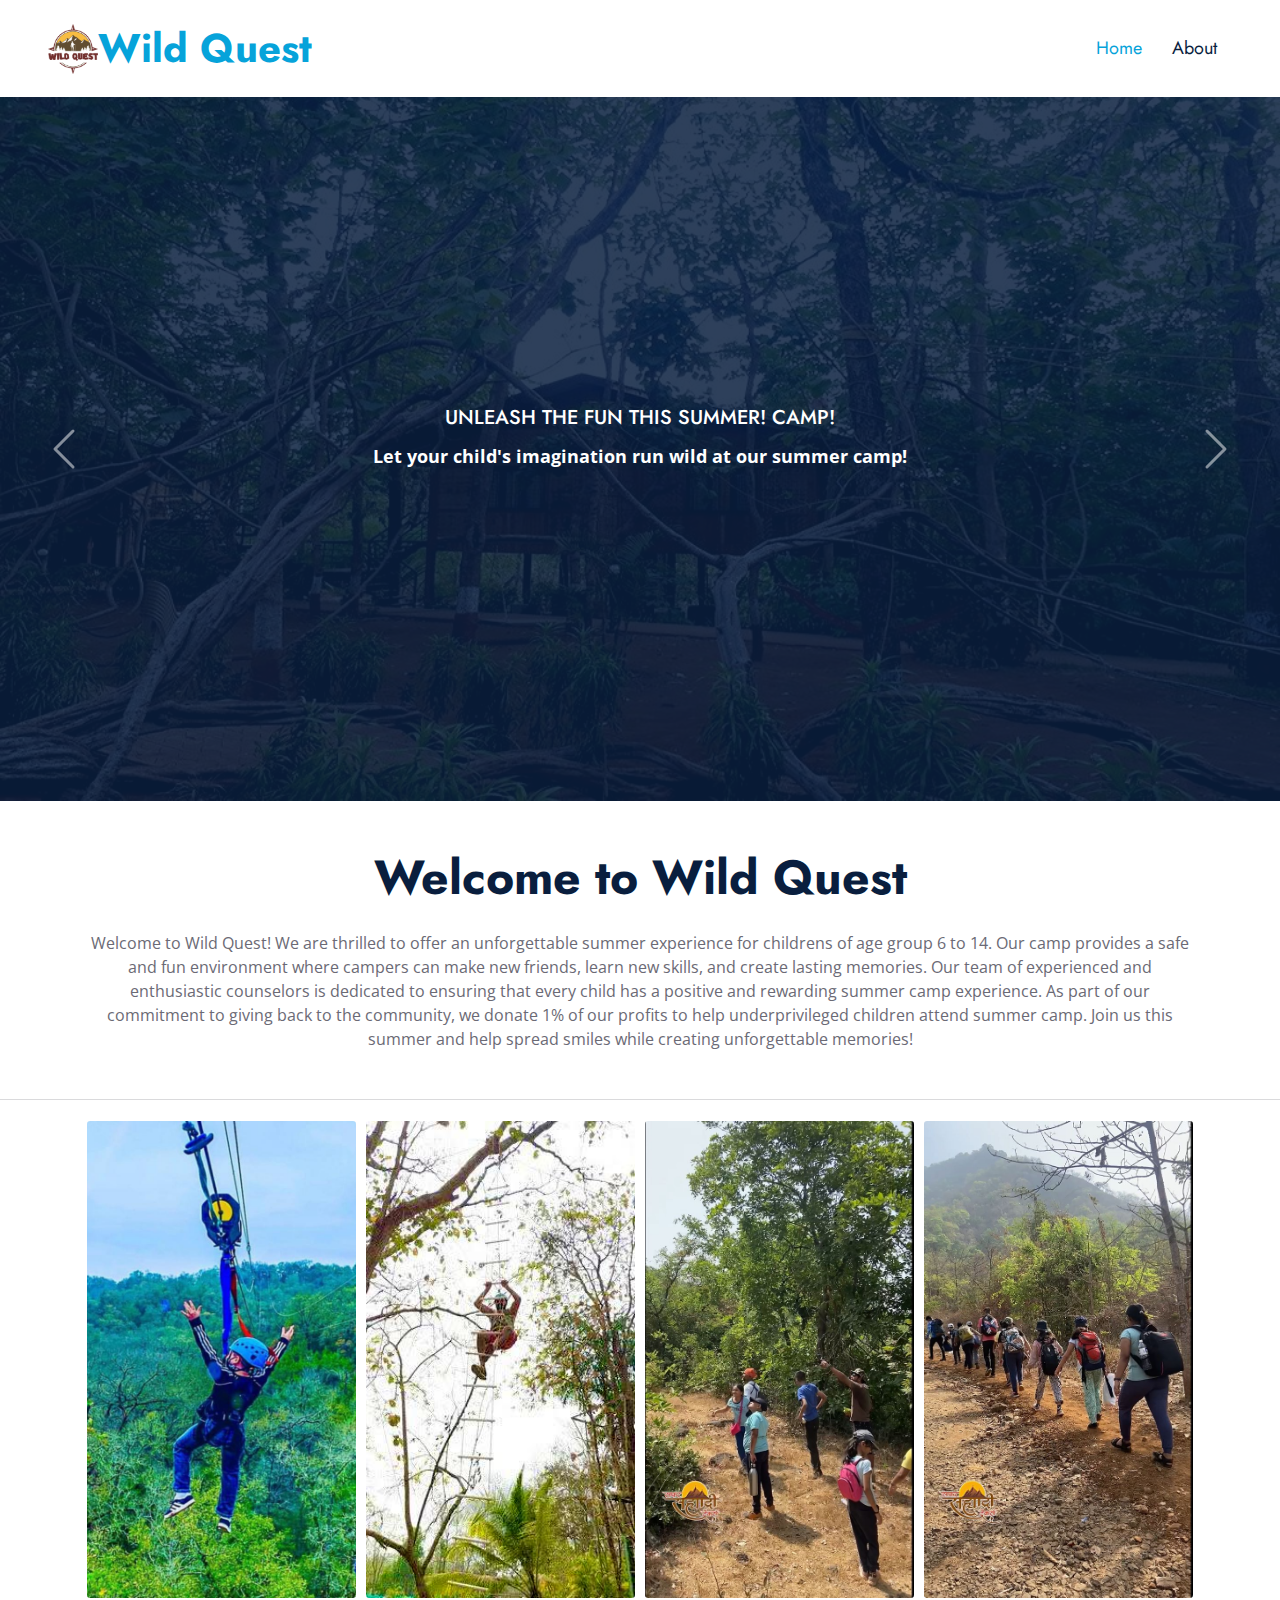
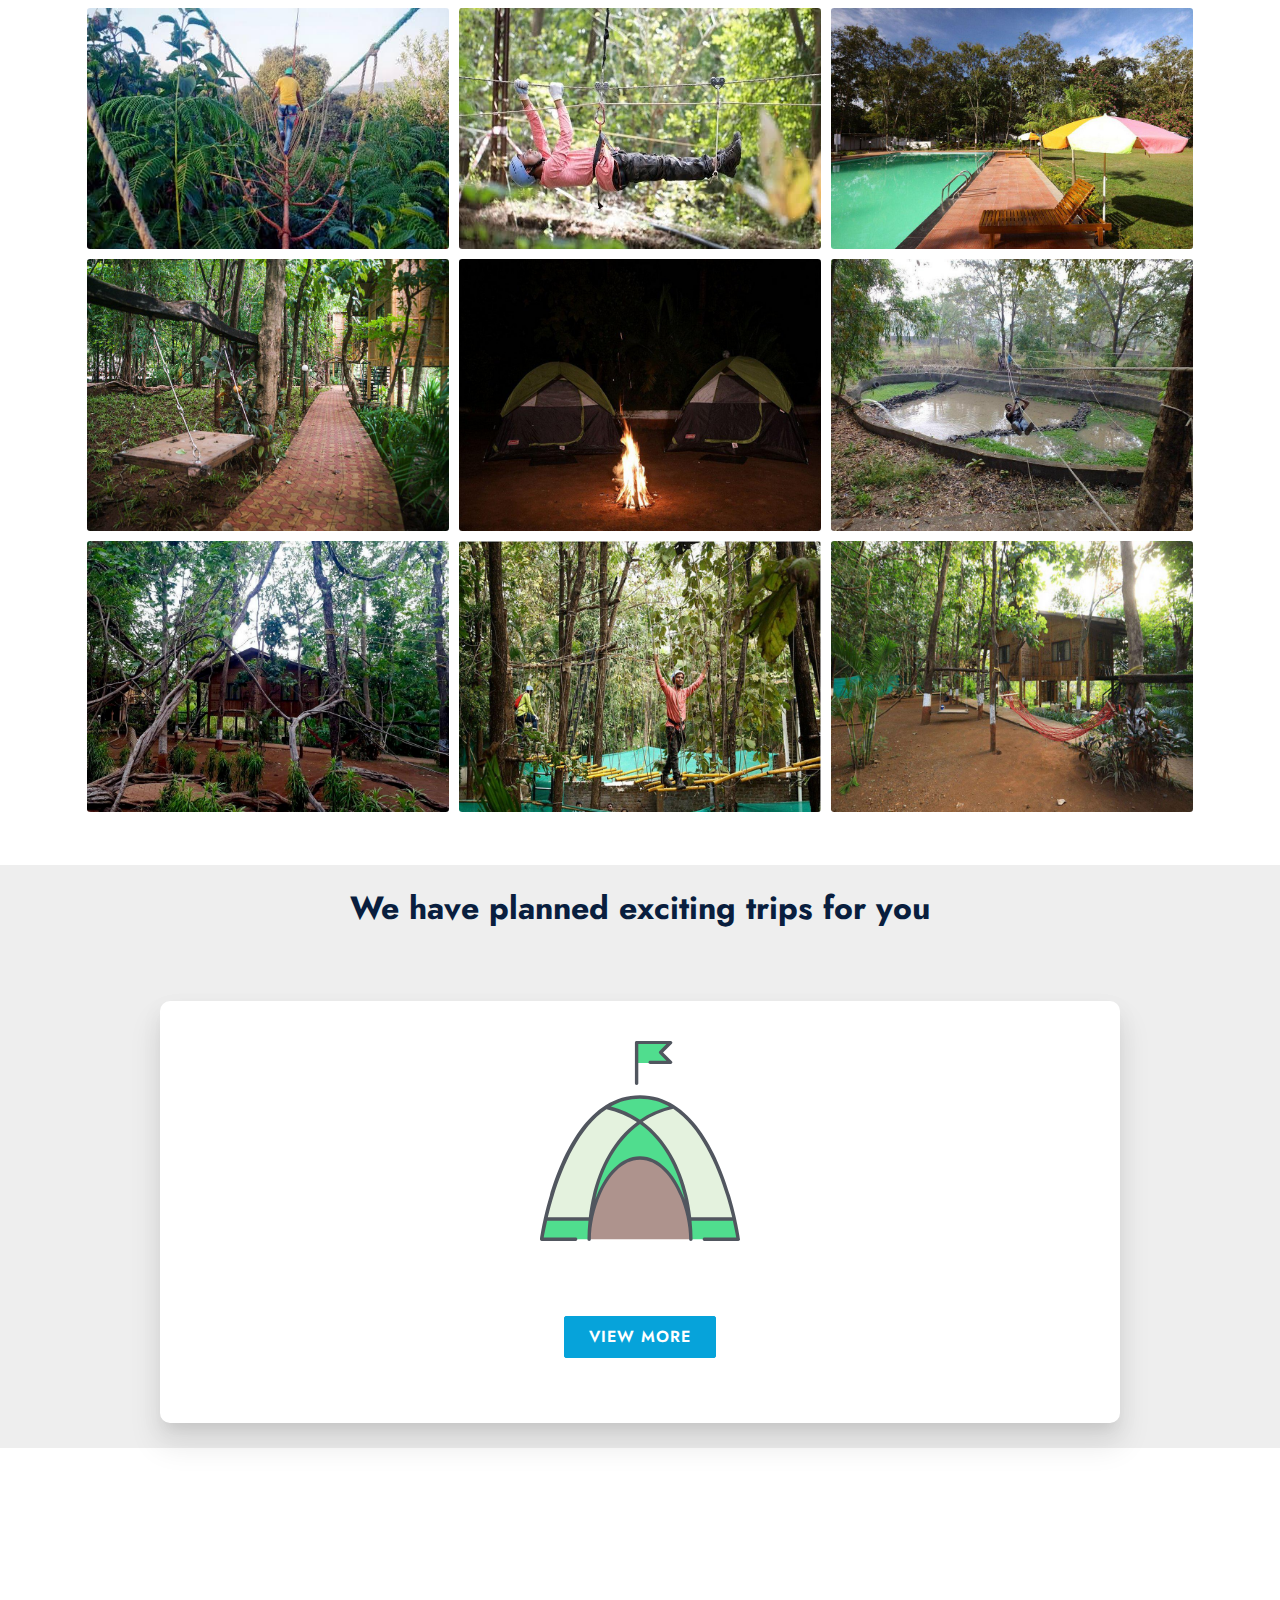
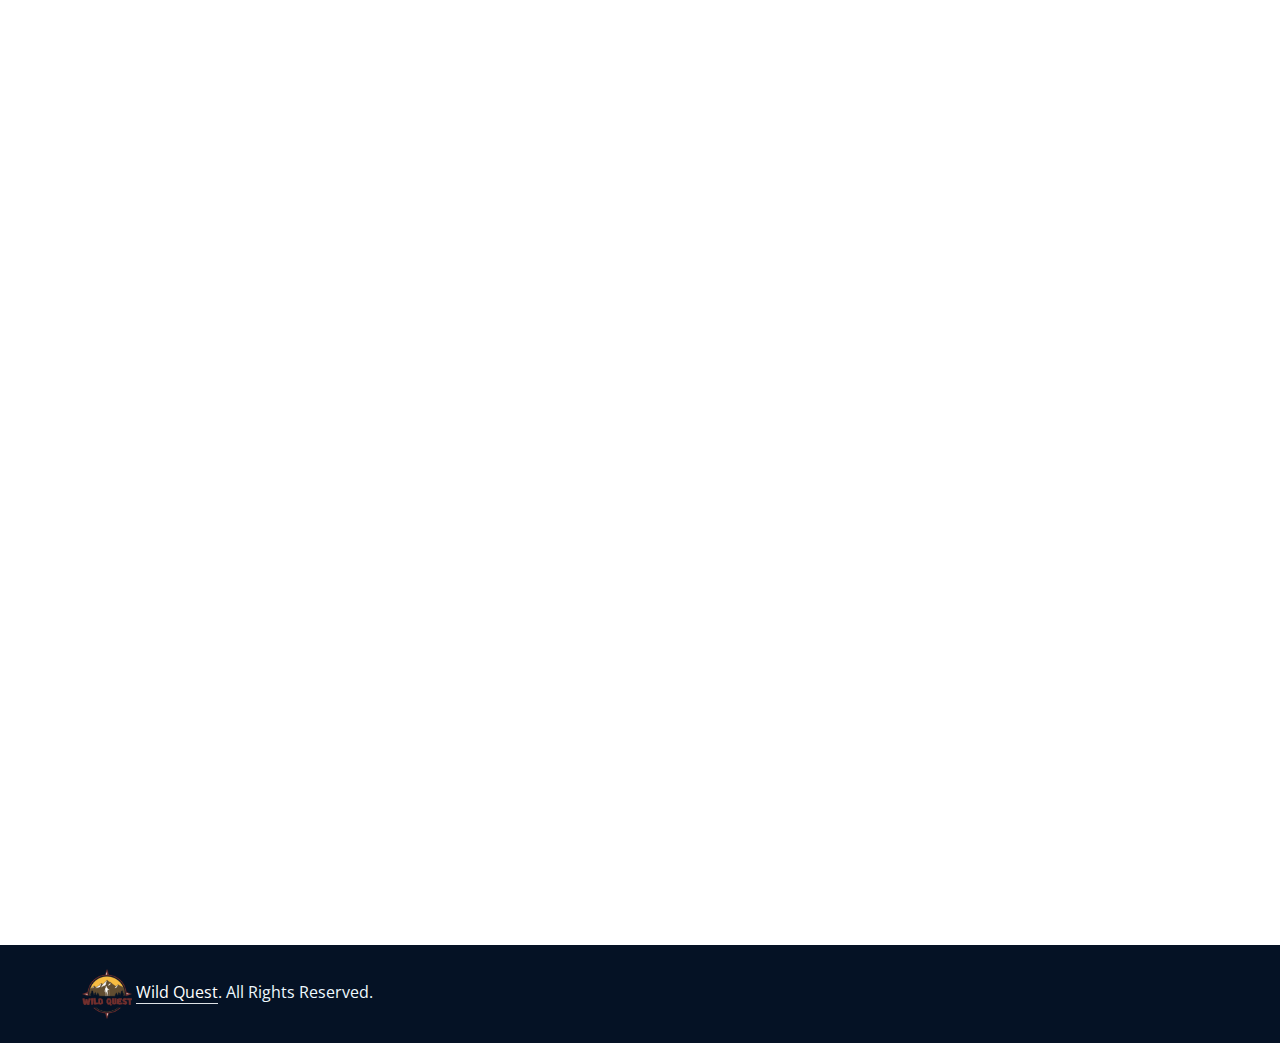
==== commit f9ddff93: "Fixes" ====
--- a/index.html
+++ b/index.html
@@ -135,93 +135,197 @@
             </div>
     </section>
 
-
-    <div class="margin-5"></div>
+    <hr class="style-one">
+
     <section id="portfolio">
         <div class="container text-center">
-            <!-- <div class="section-title mb-5">
-                <h5 class="position-relative d-inline-block text-primary text-uppercase">What we have</h5>
-                <h1 class="display-5 mb-0">Adventure Mania</h1>
-            </div> -->
             <div class=" temp-row row">
-                <div class="col-sm-4">
-                    <div class="img-wrapper">
-                        <img src="./img/service-1.png"
-                            alt="Download free bootstrap 4 landing page, free boootstrap 4 templates, Download free bootstrap 4.1 landing page, free boootstrap 4.1.1 templates, Creative studio Landing page">
-                        <!-- <div class="overlay">
-                            <div class="overlay-infos">
-                                <div class="position-relative bg-light rounded-bottom text-center p-4">
-                                    <h5 class="m-0">Valley Crossing</h5>
-                                </div>
-
-                            </div>
-                        </div> -->
-                    </div>
-                    <div class="img-wrapper">
+                <div class="cols">
+                    <div class="img-wrapper size height-img">
+                        <img src="img/zipline.jpg " 
+                            alt="Download free bootstrap 4 landing page, free boootstrap 4 templates, Download free bootstrap 4.1 landing page, free boootstrap 4.1.1 templates, Creative studio Landing page">
+                        <!-- <div class="overlay">
+                                    <div class="overlay-infos">
+                                        <div class="position-relative bg-light rounded-bottom text-center p-4">
+                                            <h5 class="m-0">Valley Crossing</h5>
+                                        </div>
+        
+                                    </div>
+                                </div> -->
+                    </div>
+                    <div class="img-wrapper size height-img">
+                        <img src="img\WhatsApp Image 2023-04-14 at 19.41.32-2.jpg"
+                            alt="Download free bootstrap 4 landing page, free boootstrap 4 templates, Download free bootstrap 4.1 landing page, free boootstrap 4.1.1 templates, Creative studio Landing page">
+                        <!-- <div class="overlay">
+                                    <div class="overlay-infos">
+                                        <div class="position-relative bg-light rounded-bottom text-center p-4">
+                                            <h5 class="m-0">Camps and Bon fire</h5>
+                                        </div>
+        
+                                    </div>
+                                </div> -->
+                    </div>
+                    <div class="img-wrapper size height-img">
+                        <img src="./img/WhatsApp Image 2023-04-14 at 23.14.38-4.jpg"
+                            alt="Download free bootstrap 4 landing page, free boootstrap 4 templates, Download free bootstrap 4.1 landing page, free boootstrap 4.1.1 templates, Creative studio Landing page">
+                        <!-- <div class="overlay">
+                                    <div class="overlay-infos">
+                                        <div class="position-relative bg-light rounded-bottom text-center p-4">
+                                            <h5 class="m-0">Camps and Bon fire</h5>
+                                        </div>
+        
+                                    </div>
+                                </div> -->
+                    </div>
+                    <div class="img-wrapper size height-img">
+                        <img src="./img/WhatsApp Image 2023-04-14 at 23.33.37-5.jpg"
+                            alt="Download free bootstrap 4 landing page, free boootstrap 4 templates, Download free bootstrap 4.1 landing page, free boootstrap 4.1.1 templates, Creative studio Landing page">
+                        <!-- <div class="overlay">
+                                    <div class="overlay-infos">
+                                        <div class="position-relative bg-light rounded-bottom text-center p-4">
+                                            <h5 class="m-0">Camps and Bon fire</h5>
+                                        </div>
+        
+                                    </div>
+                                </div> -->
+                    </div>
+                    
+                    
+                    
+                    
+                </div>
+            </div>
+            <div class=" temp-row row">
+                <div class="cols">
+                    <div class="img-wrapper size height-img">
+                        <img src="./img/WhatsApp Image 2023-04-14 at 19.41.32.jpg"
+                            alt="Download free bootstrap 4 landing page, free boootstrap 4 templates, Download free bootstrap 4.1 landing page, free boootstrap 4.1.1 templates, Creative studio Landing page">
+                        <!-- <div class="overlay">
+                                    <div class="overlay-infos">
+                                        <div class="position-relative bg-light rounded-bottom text-center p-4">
+                                            <h5 class="m-0">Valley Crossing</h5>
+                                        </div>
+        
+                                    </div>
+                                </div> -->
+                    </div>
+                    <div class="img-wrapper size height-img">
+                        <img src="./img/WhatsApp Image 2023-04-14 at 19.41.32-1.jpg"
+                            alt="Download free bootstrap 4 landing page, free boootstrap 4 templates, Download free bootstrap 4.1 landing page, free boootstrap 4.1.1 templates, Creative studio Landing page">
+                        <!-- <div class="overlay">
+                                    <div class="overlay-infos">
+                                        <div class="position-relative bg-light rounded-bottom text-center p-4">
+                                            <h5 class="m-0">Camps and Bon fire</h5>
+                                        </div>
+        
+                                    </div>
+                                </div> -->
+                    </div>
+                    <div class="img-wrapper size height-img">
+                        <img src="img/swimming_pool.png"
+                            alt="Download free bootstrap 4 landing page, free boootstrap 4 templates, Download free bootstrap 4.1 landing page, free boootstrap 4.1.1 templates, Creative studio Landing page">
+                        <!-- <div class="overlay">
+                                    <div class="overlay-infos">
+                                        <div class="position-relative bg-light rounded-bottom text-center p-4">
+                                            <h5 class="m-0">Camps and Bon fire</h5>
+                                        </div>
+        
+                                    </div>
+                                </div> -->
+                    </div>
+                    
+                    
+                    
+                </div>
+            </div>
+            <div class=" temp-row row">
+                <div class="cols">
+                    <div class="img-wrapper size height-img">
+                        <img src="/img/service-1.png"
+                            alt="Download free bootstrap 4 landing page, free boootstrap 4 templates, Download free bootstrap 4.1 landing page, free boootstrap 4.1.1 templates, Creative studio Landing page">
+                        <!-- <div class="overlay">
+                                    <div class="overlay-infos">
+                                        <div class="position-relative bg-light rounded-bottom text-center p-4">
+                                            <h5 class="m-0">Valley Crossing</h5>
+                                        </div>
+        
+                                    </div>
+                                </div> -->
+                    </div>
+                    <div class="img-wrapper size height-img">
                         <img src="./img/service-2.jpg"
                             alt="Download free bootstrap 4 landing page, free boootstrap 4 templates, Download free bootstrap 4.1 landing page, free boootstrap 4.1.1 templates, Creative studio Landing page">
                         <!-- <div class="overlay">
-                            <div class="overlay-infos">
-                                <div class="position-relative bg-light rounded-bottom text-center p-4">
-                                    <h5 class="m-0">Camps and Bon fire</h5>
-                                </div>
-
-                            </div>
-                        </div> -->
-                    </div>
-                </div>
-                <div class="col-sm-4">
-                    <div class="img-wrapper">
-                        <img src="img/service-11.jpg" alt="">
-                        <!-- <div class="overlay">
-                            <div class="overlay-infos">
-                                <div class="position-relative bg-light rounded-bottom text-center p-4">
-                                    <h5 class="m-0">Swimming Pool</h5>
-                                </div>
-
-                            </div>
-                        </div> -->
-                    </div>
-                    <div class="img-wrapper">
-                        <img src="./img/service-3.png" alt="">
-                        <!-- <div class="overlay">
-                            <div class="overlay-infos">
-                                <div class="position-relative bg-light rounded-bottom text-center p-4">
-                                    <h5 class="m-0">Net Climbing</h5>
-                                </div>
-
-                            </div>
-                        </div> -->
-                    </div>
-                </div>
-                <div class="col-sm-4">
-                    <div class="img-wrapper">
-                        <img src="./img/service-5.jpg" alt="">
-                        <!-- <div class="overlay">
-                            <div class="overlay-infos">
-                                <div class="position-relative bg-light rounded-bottom text-center p-4">
-                                    <h5 class="m-0">Yoga</h5>
-                                </div>
-                            </div>
-                        </div> -->
-                    </div>
-                    <div class="img-wrapper">
-                        <img src="img\tree_house.png"
-                            alt="Download free bootstrap 4 landing page, free boootstrap 4 templates, Download free bootstrap 4.1 landing page, free boootstrap 4.1.1 templates, Creative studio Landing page">
-                        <!-- <div class="overlay">
-                            <div class="overlay-infos">
-                                <div class="position-relative bg-light rounded-bottom text-center p-4">
-                                    <h5 class="m-0">Tree house</h5>
-                                </div>
-
-                            </div>
-                        </div> -->
-                    </div>
+                                    <div class="overlay-infos">
+                                        <div class="position-relative bg-light rounded-bottom text-center p-4">
+                                            <h5 class="m-0">Camps and Bon fire</h5>
+                                        </div>
+        
+                                    </div>
+                                </div> -->
+                    </div>
+                    <div class="img-wrapper size height-img">
+                        <img src="img/service-11.jpg"
+                            alt="Download free bootstrap 4 landing page, free boootstrap 4 templates, Download free bootstrap 4.1 landing page, free boootstrap 4.1.1 templates, Creative studio Landing page">
+                        <!-- <div class="overlay">
+                                    <div class="overlay-infos">
+                                        <div class="position-relative bg-light rounded-bottom text-center p-4">
+                                            <h5 class="m-0">Camps and Bon fire</h5>
+                                        </div>
+        
+                                    </div>
+                                </div> -->
+                    </div>
+                    
+                    
+                    
+                </div>
+            </div>
+            <div class=" temp-row row">
+                <div class="cols">
+                    <div class="img-wrapper size height-img">
+                        <img src="./img/service-3.png"
+                            alt="Download free bootstrap 4 landing page, free boootstrap 4 templates, Download free bootstrap 4.1 landing page, free boootstrap 4.1.1 templates, Creative studio Landing page">
+                        <!-- <div class="overlay">
+                                    <div class="overlay-infos">
+                                        <div class="position-relative bg-light rounded-bottom text-center p-4">
+                                            <h5 class="m-0">Valley Crossing</h5>
+                                        </div>
+        
+                                    </div>
+                                </div> -->
+                    </div>
+                    <div class="img-wrapper size height-img">
+                        <img src="./img/service-5.jpg"
+                            alt="Download free bootstrap 4 landing page, free boootstrap 4 templates, Download free bootstrap 4.1 landing page, free boootstrap 4.1.1 templates, Creative studio Landing page">
+                        <!-- <div class="overlay">
+                                    <div class="overlay-infos">
+                                        <div class="position-relative bg-light rounded-bottom text-center p-4">
+                                            <h5 class="m-0">Camps and Bon fire</h5>
+                                        </div>
+        
+                                    </div>
+                                </div> -->
+                    </div>
+                    <div class="img-wrapper size height-img">
+                        <img src="img/tree_house.png"
+                            alt="Download free bootstrap 4 landing page, free boootstrap 4 templates, Download free bootstrap 4.1 landing page, free boootstrap 4.1.1 templates, Creative studio Landing page">
+                        <!-- <div class="overlay">
+                                    <div class="overlay-infos">
+                                        <div class="position-relative bg-light rounded-bottom text-center p-4">
+                                            <h5 class="m-0">Camps and Bon fire</h5>
+                                        </div>
+        
+                                    </div>
+                                </div> -->
+                    </div>
+                    
+                    
+                    
                 </div>
             </div>
         </div>
     </section>
-    <!-- End of portfolio section -->
 
     <div class="margin-5"></div>
     <section id="portfolio" style="background-color: #eeeeee; padding-bottom: 25px;">
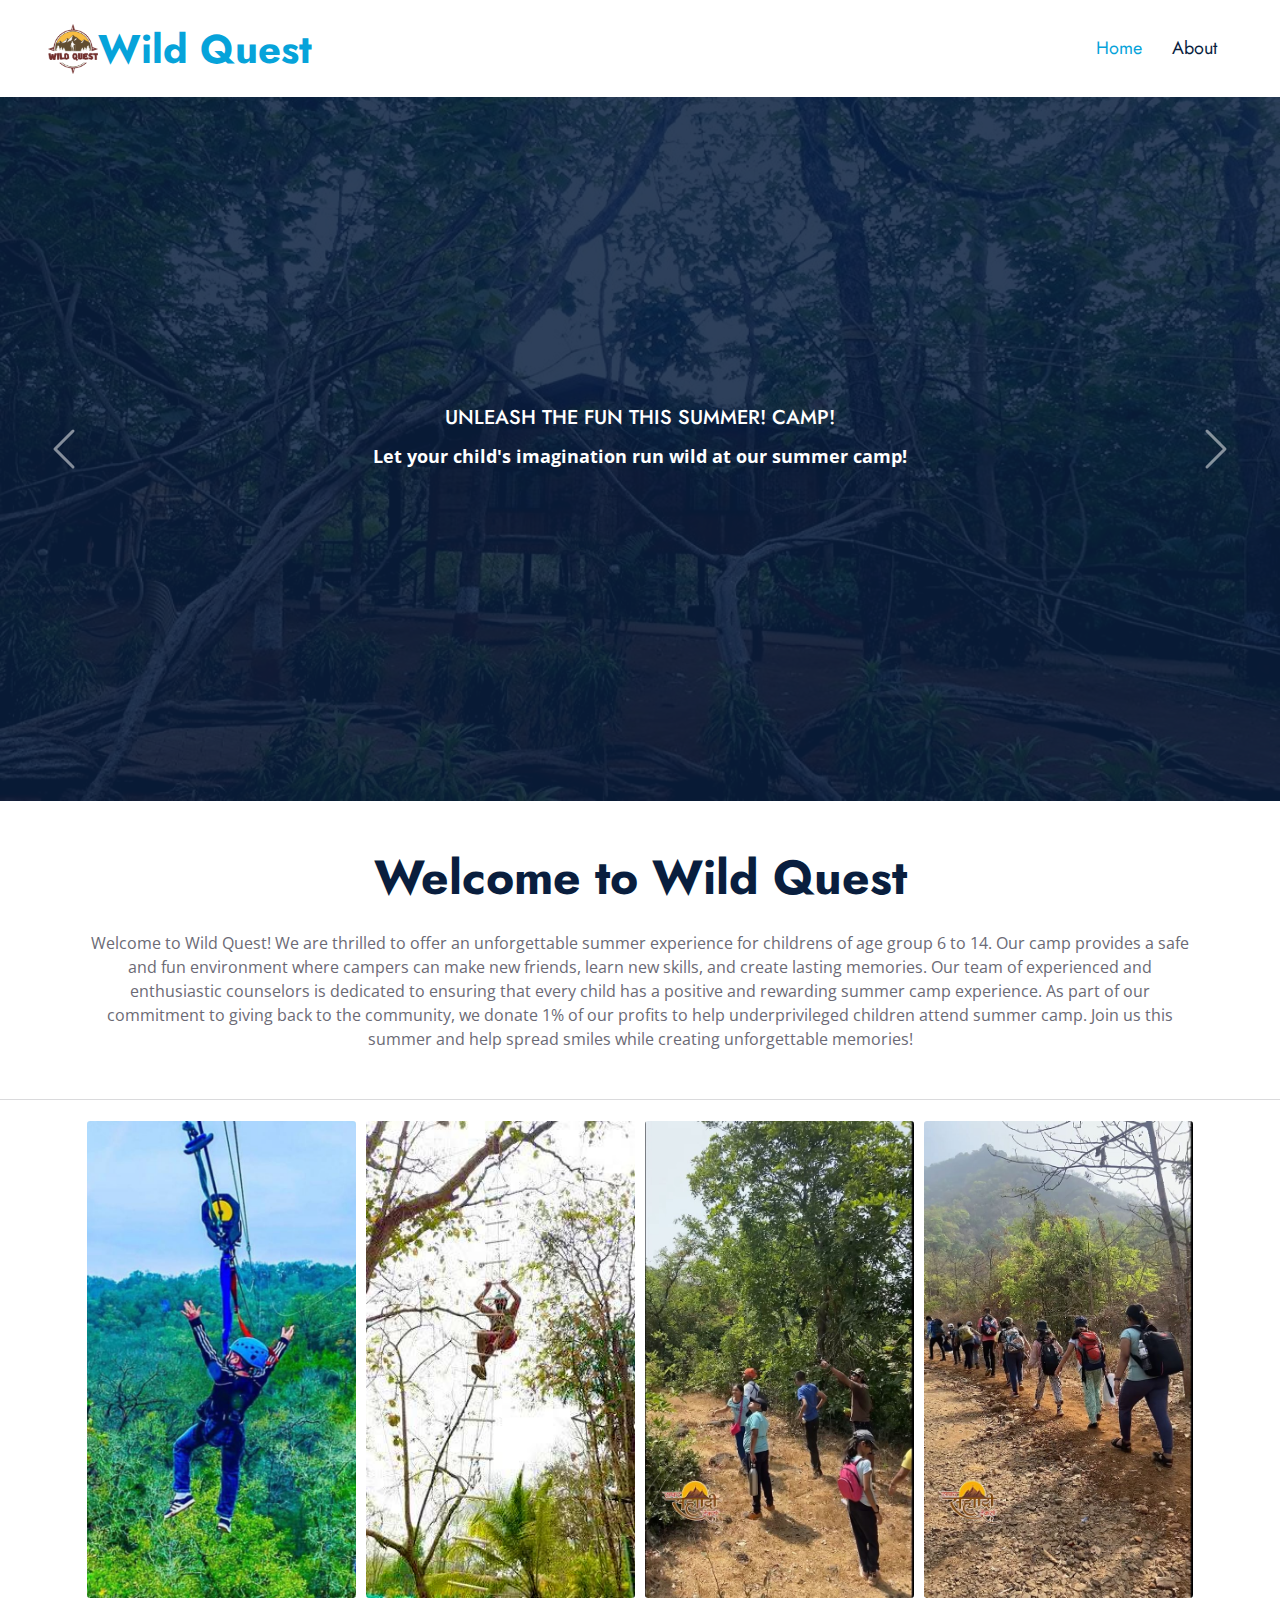
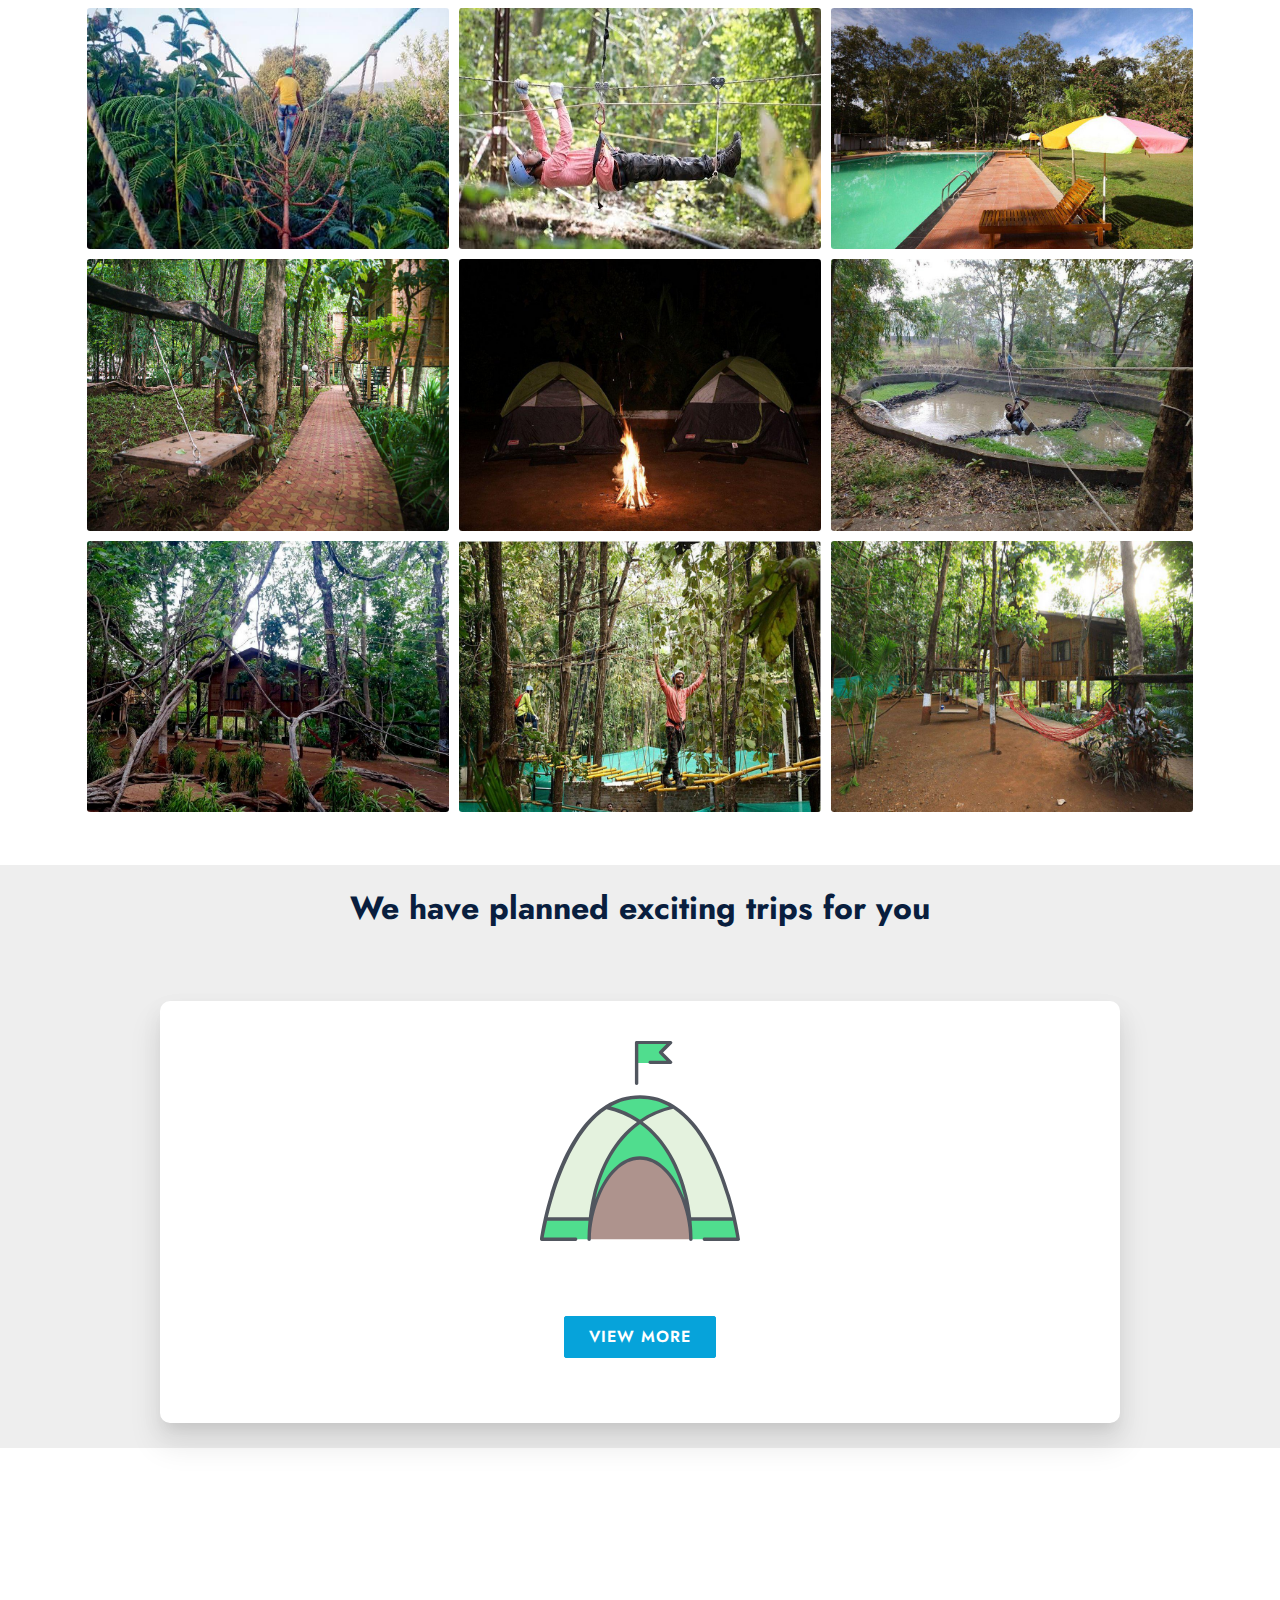
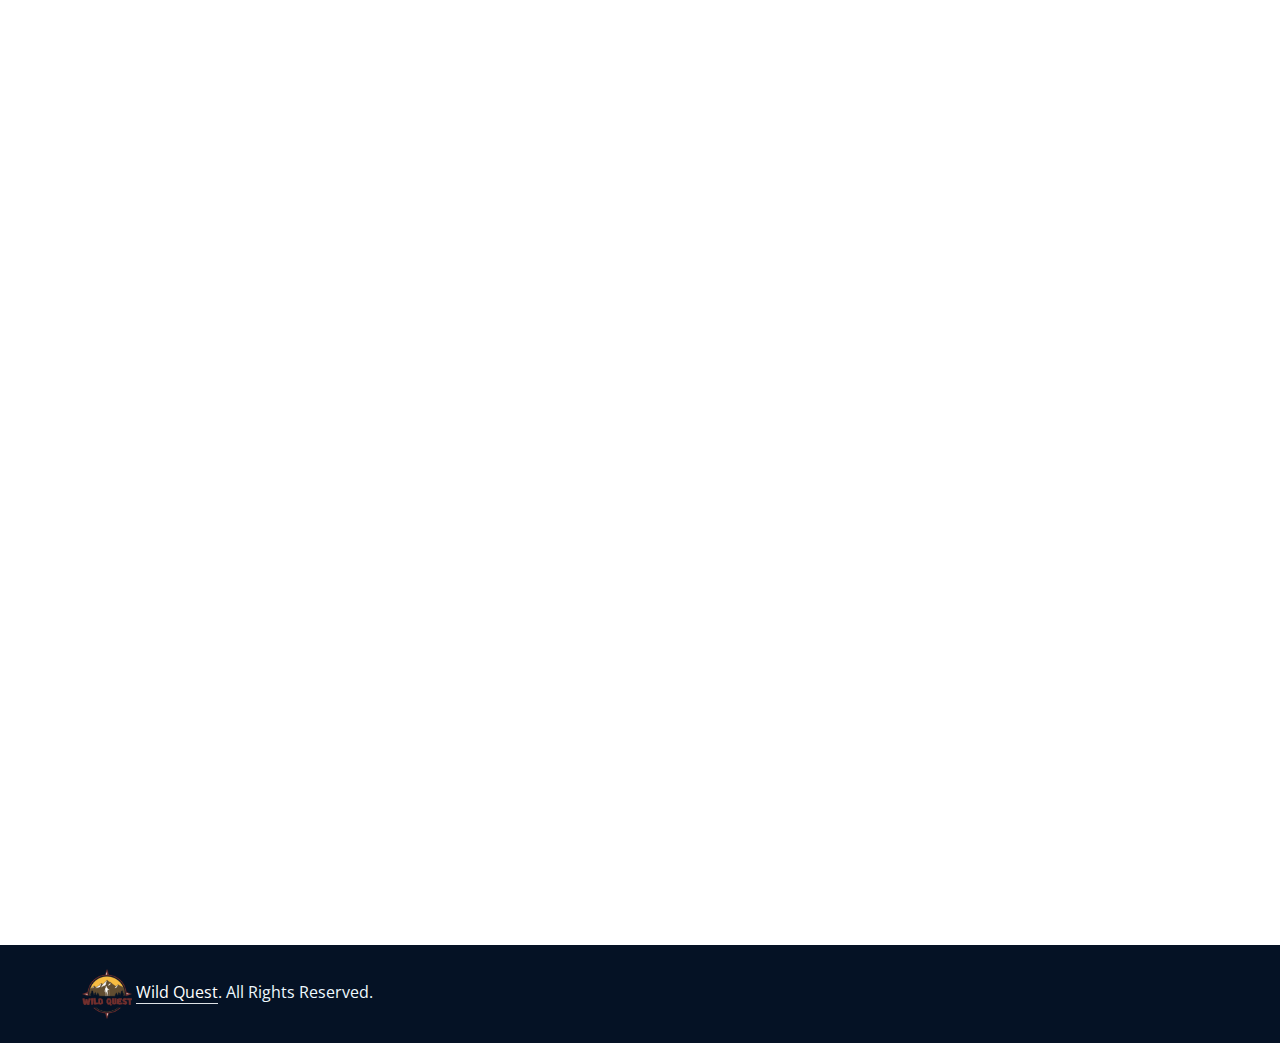
==== commit 7c2e766d: "Align Ment Fixes" ====
--- a/index.html
+++ b/index.html
@@ -2,6 +2,15 @@
 <html lang="en">
 
 <head>
+      <!-- Google tag (gtag.js) -->
+      <script async src="https://www.googletagmanager.com/gtag/js?id=G-VKL1C0PDZT"></script>
+      <script>
+        window.dataLayer = window.dataLayer || [];
+        function gtag(){dataLayer.push(arguments);}
+        gtag('js', new Date());
+  
+        gtag('config', 'G-VKL1C0PDZT');
+      </script>
     <meta charset="utf-8">
     <title>Wild Quest</title>
     <meta content="width=device-width, initial-scale=1.0" name="viewport">
@@ -37,6 +46,7 @@
     <link href="css/pretty_form.css" rel="stylesheet">
 </head>
 
+
 <body>
     <!-- Loader Start -->
     <div id="spinner"
@@ -55,7 +65,7 @@
 
     <!-- Navbar Start -->
     <nav class="navbar navbar-expand-lg bg-white navbar-light shadow-sm px-5 py-3 py-lg-0">
-        <a href="index.html" class="navbar-brand p-0" style="display: flex; flex-direction: row-reverse;">
+        <a href="index.html" class="navbar-brand p-0" style="display: flex; flex-direction: row-reverse; align-items: center;">
             <h1 class="m-0 text-primary">Wild Quest</h1>
             <img width="50px" height="50px" src="img/logo.png">
             <!-- <i class="fa fa-tooth me-2"></i> -->
--- a/css/style.css
+++ b/css/style.css
@@ -399,7 +399,7 @@
     width: 100%;
     overflow: hidden;
     word-wrap: break-word !important;
-    word-break: break-all !important;
+    /* word-break: break-all !important; */
     
 }
 
@@ -670,3 +670,20 @@
     }
 }
 
+@media screen and (max-width:380px) {
+    .navbar-toggler {
+        padding: 0.2rem 0.5rem;
+        font-size: 0.8rem;
+        line-height: 1;
+        background-color: transparent;
+        border: 1px solid transparent;
+        border-radius: 2px;
+        transition: box-shadow 0.15s ease-in-out;
+    }
+
+    .px-5 {
+        padding-right: 1rem !important;
+        padding-left: 1rem !important;
+    }
+}
+
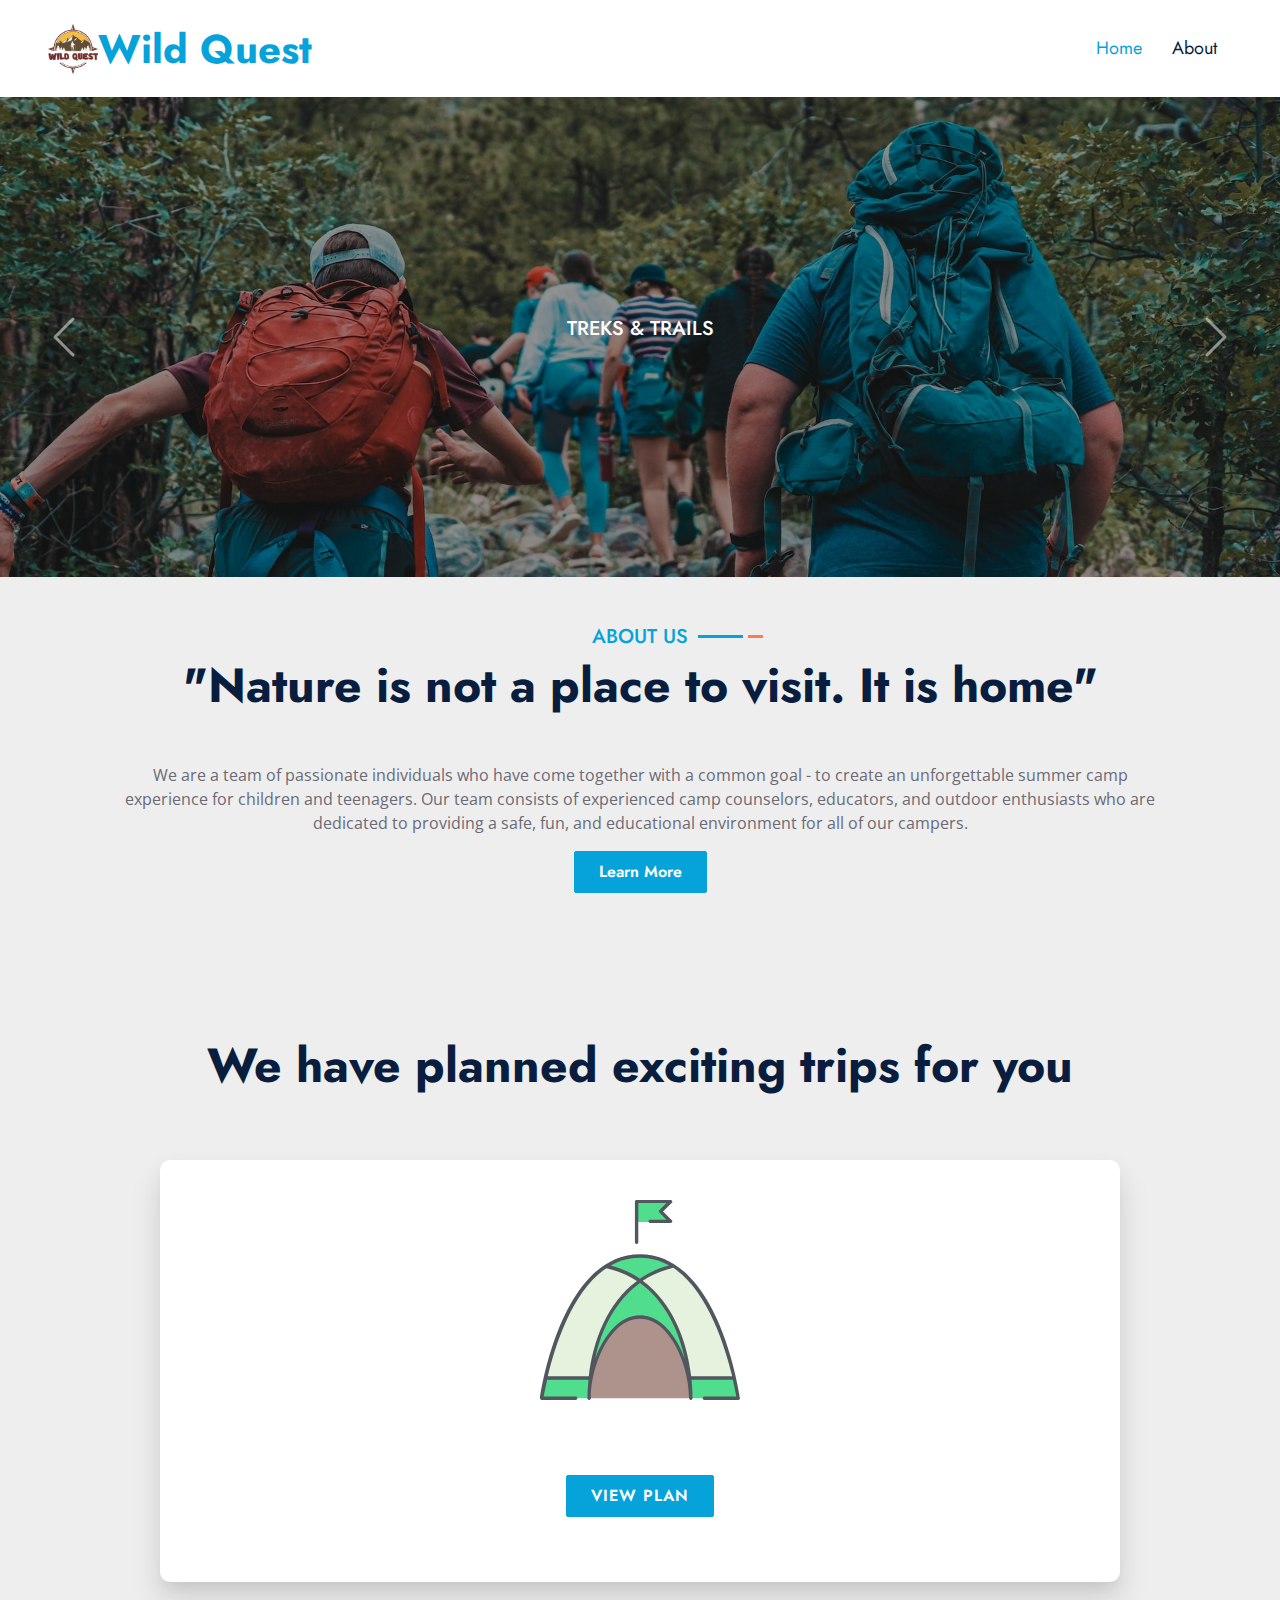
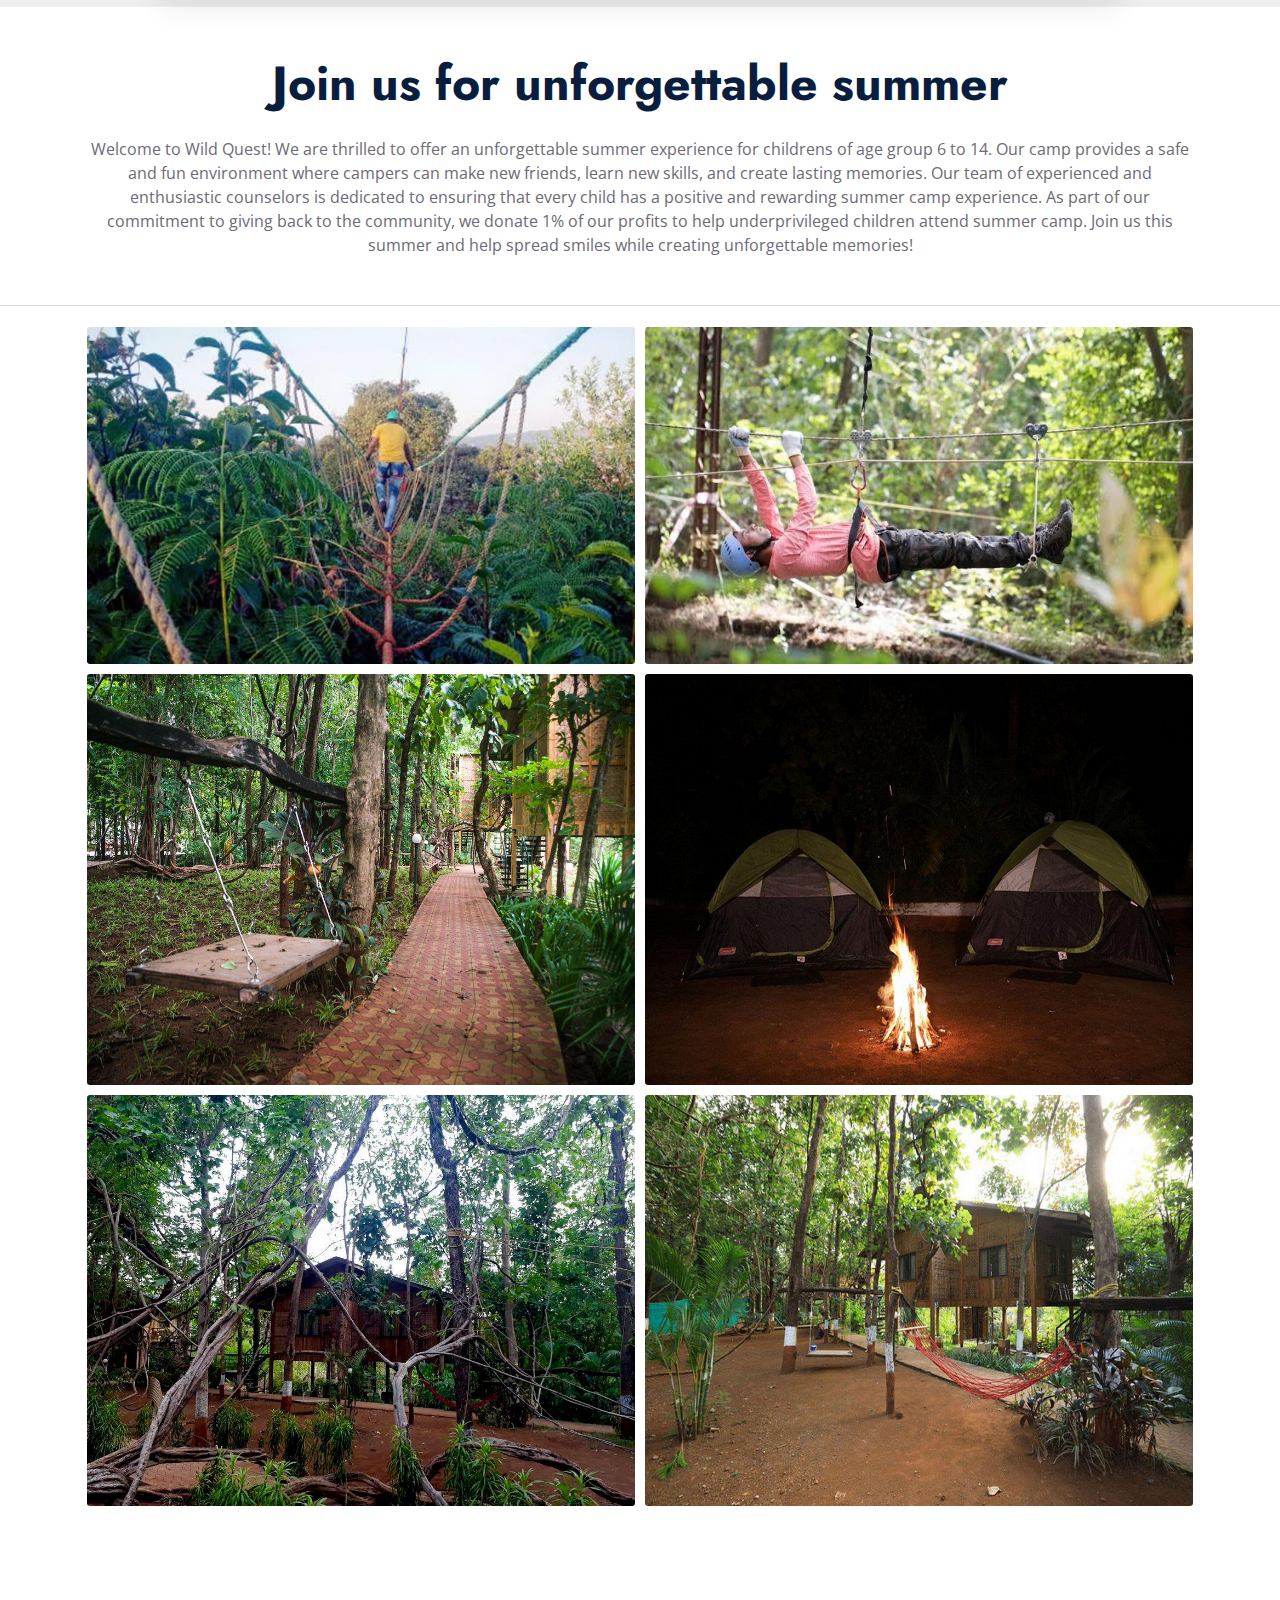
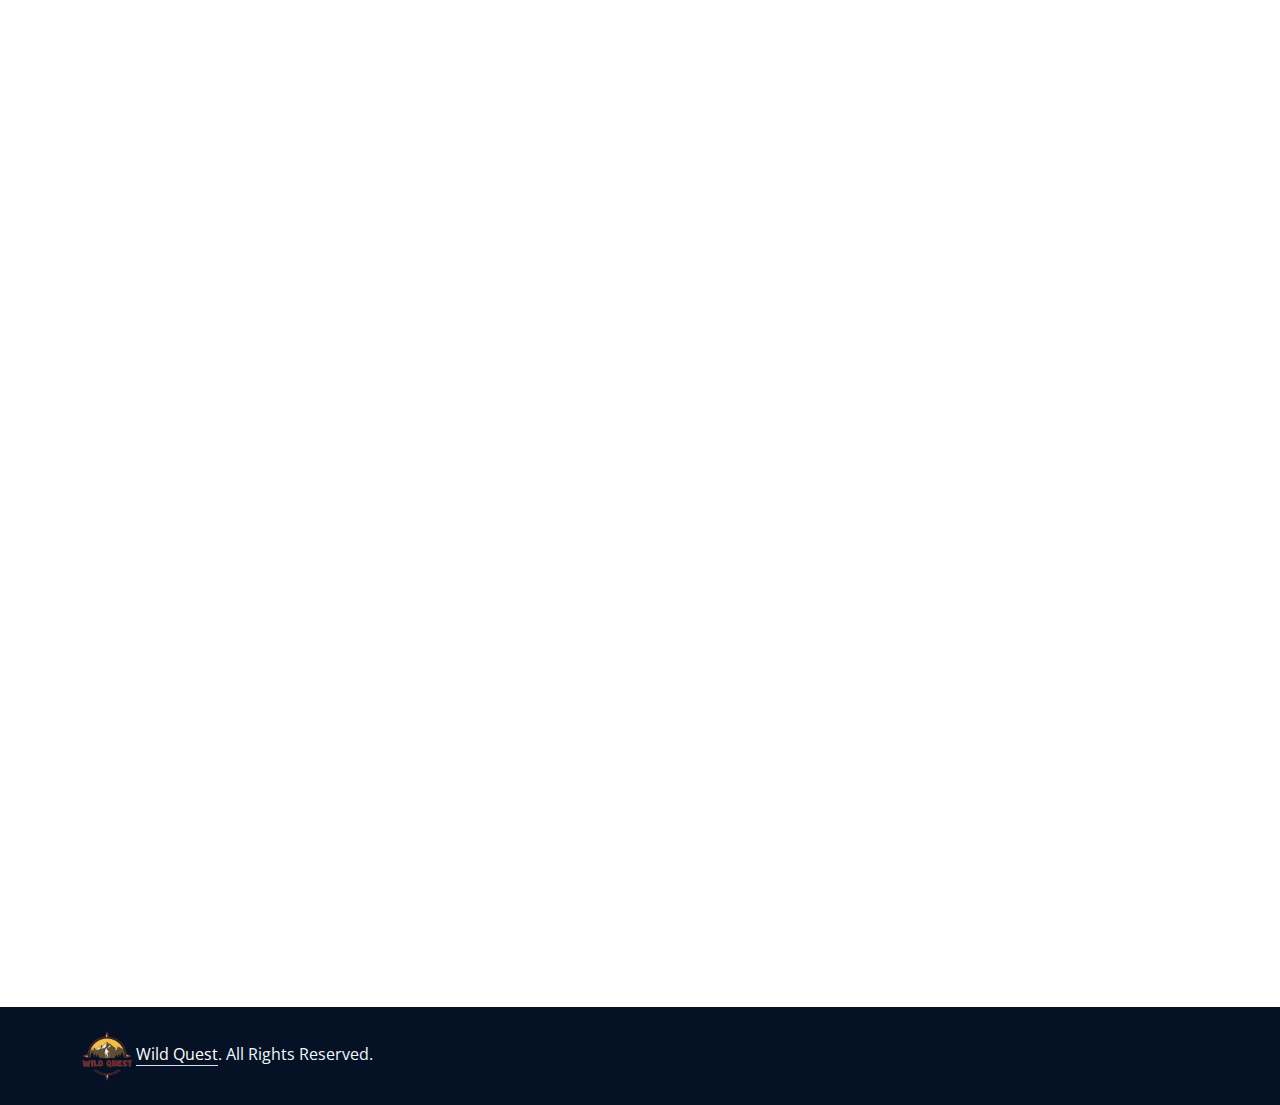
==== commit ae338f69: "Banner change" ====
--- a/index.html
+++ b/index.html
@@ -75,9 +75,11 @@
         </button>
         <div class="collapse navbar-collapse" id="navbarCollapse">
             <div class="navbar-nav ms-auto py-0">
+                <!-- <i class="nav-item nav-link bi bi-geo-alt  me-2"> Mumbai</i>
+                <i class="nav-item nav-link bi bi-envelope-open me-2"> aishwaryaballal713@gmail.com</i>
+                <i class="nav-item nav-link bi i-telephone  me-2"> +91 9833722180</i> -->
                 <a href="index.html" class="nav-item nav-link active">Home</a>
                 <a href="about.html" class="nav-item nav-link">About</a>
-                <!-- <a href="contact.html" class="nav-item nav-link">Contact</a> -->
             </div>
         </div>
     </nav>
@@ -88,36 +90,26 @@
         <div id="header-carousel" class="carousel slide carousel-fade" data-bs-ride="carousel">
             <div class="carousel-inner">
                 <div class="carousel-item active">
-                    <img class="w-100" src="img/carousel-1.jpg" alt="Image">
+                    <img class="w-100" src="img/banner-1.jpg" alt="Image">
                     <div class="carousel-caption d-flex flex-column align-items-center justify-content-center">
                         <div class="p-3" style="max-width: 900px;">
-                            <h5 class="text-white text-uppercase mb-3 animated slideInDown">Unleash the Fun this Summer!
-                                Camp!</h5>
-                            <p class="display-1 text-white mb-md-4 animated zoomIn">Let your child's imagination run
-                                wild at our summer camp!</P>
+                            <h5 class="text-white text-uppercase mb-3 animated slideInDown">Treks & Trails</h5>
                         </div>
                     </div>
                 </div>
                 <div class="carousel-item">
-                    <img class="w-100" src="img/carousel-2.jpg" alt="Image">
+                    <img class="w-100" src="img/banner-2.jpg" alt="Image">
                     <div class="carousel-caption d-flex flex-column align-items-center justify-content-center">
                         <div class="p-3" style="max-width: 900px;">
-                            <h5 class="text-white text-uppercase mb-3 animated slideInDown">Join the Adventure at Summer
-                                Camp!</h5>
-                            <p class="display-1 text-white mb-md-4 animated zoomIn">Experience the ultimate summer
-                                adventure at our camp! With fun-filled activities, new friendships, and memories that
-                                will last a lifetime!</P>
+                            <h5 class="text-white text-uppercase mb-3 animated slideInDown">Tents & Bonfire</h5>
                         </div>
                     </div>
                 </div>
                 <div class="carousel-item">
-                    <img class="w-100" src="img/carousel-3.jpg" alt="Image">
+                    <img class="w-100" src="img/banner-3.jpg" alt="Image">
                     <div class="carousel-caption d-flex flex-column align-items-center justify-content-center">
                         <div class="p-3" style="max-width: 900px;">
-                            <h5 class="text-white text-uppercase mb-3 animated slideInDown">Unforgettable summer
-                                adventure</h5>
-                            <p class="display-1 text-white mb-md-4 animated zoomIn">Join us for an unforgettable summer
-                                adventure that you'll cherish for years to come!</P>
+                            <h5 class="text-white text-uppercase mb-3 animated slideInDown">Starry Night</h5>
                         </div>
                     </div>
                 </div>
@@ -132,218 +124,37 @@
             </button>
         </div>
     </div>
-
-    <div class="margin-5"></div>
-
-    <section id="portfolio">
-        <div class="container text-center">
-            <div class="section-title mb-5">
-                <!-- <h5 class="position-relative d-inline-block text-primary text-uppercase">What we have</h5> -->
-                <h1 class="display-5 mb-0 text-animate">Welcome to Wild Quest</h1>
-                <br>
-                <p class="">Welcome to Wild Quest! We are thrilled to offer an unforgettable summer experience for childrens of age group 6 to 14. Our camp provides a safe and fun environment where campers can make new friends, learn new skills, and create lasting memories. Our team of experienced and enthusiastic counselors is dedicated to ensuring that every child has a positive and rewarding summer camp experience. As part of our commitment to giving back to the community, we donate 1% of our profits to help underprivileged children attend summer camp. Join us this summer and help spread smiles while creating unforgettable memories!</p>
-            </div>
-    </section>
-
-    <hr class="style-one">
-
-    <section id="portfolio">
-        <div class="container text-center">
-            <div class=" temp-row row">
-                <div class="cols">
-                    <div class="img-wrapper size height-img">
-                        <img src="img/zipline.jpg " 
-                            alt="Download free bootstrap 4 landing page, free boootstrap 4 templates, Download free bootstrap 4.1 landing page, free boootstrap 4.1.1 templates, Creative studio Landing page">
-                        <!-- <div class="overlay">
-                                    <div class="overlay-infos">
-                                        <div class="position-relative bg-light rounded-bottom text-center p-4">
-                                            <h5 class="m-0">Valley Crossing</h5>
-                                        </div>
-        
-                                    </div>
-                                </div> -->
-                    </div>
-                    <div class="img-wrapper size height-img">
-                        <img src="img\WhatsApp Image 2023-04-14 at 19.41.32-2.jpg"
-                            alt="Download free bootstrap 4 landing page, free boootstrap 4 templates, Download free bootstrap 4.1 landing page, free boootstrap 4.1.1 templates, Creative studio Landing page">
-                        <!-- <div class="overlay">
-                                    <div class="overlay-infos">
-                                        <div class="position-relative bg-light rounded-bottom text-center p-4">
-                                            <h5 class="m-0">Camps and Bon fire</h5>
-                                        </div>
-        
-                                    </div>
-                                </div> -->
-                    </div>
-                    <div class="img-wrapper size height-img">
-                        <img src="./img/WhatsApp Image 2023-04-14 at 23.14.38-4.jpg"
-                            alt="Download free bootstrap 4 landing page, free boootstrap 4 templates, Download free bootstrap 4.1 landing page, free boootstrap 4.1.1 templates, Creative studio Landing page">
-                        <!-- <div class="overlay">
-                                    <div class="overlay-infos">
-                                        <div class="position-relative bg-light rounded-bottom text-center p-4">
-                                            <h5 class="m-0">Camps and Bon fire</h5>
-                                        </div>
-        
-                                    </div>
-                                </div> -->
-                    </div>
-                    <div class="img-wrapper size height-img">
-                        <img src="./img/WhatsApp Image 2023-04-14 at 23.33.37-5.jpg"
-                            alt="Download free bootstrap 4 landing page, free boootstrap 4 templates, Download free bootstrap 4.1 landing page, free boootstrap 4.1.1 templates, Creative studio Landing page">
-                        <!-- <div class="overlay">
-                                    <div class="overlay-infos">
-                                        <div class="position-relative bg-light rounded-bottom text-center p-4">
-                                            <h5 class="m-0">Camps and Bon fire</h5>
-                                        </div>
-        
-                                    </div>
-                                </div> -->
-                    </div>
-                    
-                    
-                    
-                    
-                </div>
-            </div>
-            <div class=" temp-row row">
-                <div class="cols">
-                    <div class="img-wrapper size height-img">
-                        <img src="./img/WhatsApp Image 2023-04-14 at 19.41.32.jpg"
-                            alt="Download free bootstrap 4 landing page, free boootstrap 4 templates, Download free bootstrap 4.1 landing page, free boootstrap 4.1.1 templates, Creative studio Landing page">
-                        <!-- <div class="overlay">
-                                    <div class="overlay-infos">
-                                        <div class="position-relative bg-light rounded-bottom text-center p-4">
-                                            <h5 class="m-0">Valley Crossing</h5>
-                                        </div>
-        
-                                    </div>
-                                </div> -->
-                    </div>
-                    <div class="img-wrapper size height-img">
-                        <img src="./img/WhatsApp Image 2023-04-14 at 19.41.32-1.jpg"
-                            alt="Download free bootstrap 4 landing page, free boootstrap 4 templates, Download free bootstrap 4.1 landing page, free boootstrap 4.1.1 templates, Creative studio Landing page">
-                        <!-- <div class="overlay">
-                                    <div class="overlay-infos">
-                                        <div class="position-relative bg-light rounded-bottom text-center p-4">
-                                            <h5 class="m-0">Camps and Bon fire</h5>
-                                        </div>
-        
-                                    </div>
-                                </div> -->
-                    </div>
-                    <div class="img-wrapper size height-img">
-                        <img src="img/swimming_pool.png"
-                            alt="Download free bootstrap 4 landing page, free boootstrap 4 templates, Download free bootstrap 4.1 landing page, free boootstrap 4.1.1 templates, Creative studio Landing page">
-                        <!-- <div class="overlay">
-                                    <div class="overlay-infos">
-                                        <div class="position-relative bg-light rounded-bottom text-center p-4">
-                                            <h5 class="m-0">Camps and Bon fire</h5>
-                                        </div>
-        
-                                    </div>
-                                </div> -->
-                    </div>
-                    
-                    
-                    
-                </div>
-            </div>
-            <div class=" temp-row row">
-                <div class="cols">
-                    <div class="img-wrapper size height-img">
-                        <img src="/img/service-1.png"
-                            alt="Download free bootstrap 4 landing page, free boootstrap 4 templates, Download free bootstrap 4.1 landing page, free boootstrap 4.1.1 templates, Creative studio Landing page">
-                        <!-- <div class="overlay">
-                                    <div class="overlay-infos">
-                                        <div class="position-relative bg-light rounded-bottom text-center p-4">
-                                            <h5 class="m-0">Valley Crossing</h5>
-                                        </div>
-        
-                                    </div>
-                                </div> -->
-                    </div>
-                    <div class="img-wrapper size height-img">
-                        <img src="./img/service-2.jpg"
-                            alt="Download free bootstrap 4 landing page, free boootstrap 4 templates, Download free bootstrap 4.1 landing page, free boootstrap 4.1.1 templates, Creative studio Landing page">
-                        <!-- <div class="overlay">
-                                    <div class="overlay-infos">
-                                        <div class="position-relative bg-light rounded-bottom text-center p-4">
-                                            <h5 class="m-0">Camps and Bon fire</h5>
-                                        </div>
-        
-                                    </div>
-                                </div> -->
-                    </div>
-                    <div class="img-wrapper size height-img">
-                        <img src="img/service-11.jpg"
-                            alt="Download free bootstrap 4 landing page, free boootstrap 4 templates, Download free bootstrap 4.1 landing page, free boootstrap 4.1.1 templates, Creative studio Landing page">
-                        <!-- <div class="overlay">
-                                    <div class="overlay-infos">
-                                        <div class="position-relative bg-light rounded-bottom text-center p-4">
-                                            <h5 class="m-0">Camps and Bon fire</h5>
-                                        </div>
-        
-                                    </div>
-                                </div> -->
-                    </div>
-                    
-                    
-                    
-                </div>
-            </div>
-            <div class=" temp-row row">
-                <div class="cols">
-                    <div class="img-wrapper size height-img">
-                        <img src="./img/service-3.png"
-                            alt="Download free bootstrap 4 landing page, free boootstrap 4 templates, Download free bootstrap 4.1 landing page, free boootstrap 4.1.1 templates, Creative studio Landing page">
-                        <!-- <div class="overlay">
-                                    <div class="overlay-infos">
-                                        <div class="position-relative bg-light rounded-bottom text-center p-4">
-                                            <h5 class="m-0">Valley Crossing</h5>
-                                        </div>
-        
-                                    </div>
-                                </div> -->
-                    </div>
-                    <div class="img-wrapper size height-img">
-                        <img src="./img/service-5.jpg"
-                            alt="Download free bootstrap 4 landing page, free boootstrap 4 templates, Download free bootstrap 4.1 landing page, free boootstrap 4.1.1 templates, Creative studio Landing page">
-                        <!-- <div class="overlay">
-                                    <div class="overlay-infos">
-                                        <div class="position-relative bg-light rounded-bottom text-center p-4">
-                                            <h5 class="m-0">Camps and Bon fire</h5>
-                                        </div>
-        
-                                    </div>
-                                </div> -->
-                    </div>
-                    <div class="img-wrapper size height-img">
-                        <img src="img/tree_house.png"
-                            alt="Download free bootstrap 4 landing page, free boootstrap 4 templates, Download free bootstrap 4.1 landing page, free boootstrap 4.1.1 templates, Creative studio Landing page">
-                        <!-- <div class="overlay">
-                                    <div class="overlay-infos">
-                                        <div class="position-relative bg-light rounded-bottom text-center p-4">
-                                            <h5 class="m-0">Camps and Bon fire</h5>
-                                        </div>
-        
-                                    </div>
-                                </div> -->
-                    </div>
-                    
-                    
-                    
-                </div>
-            </div>
-        </div>
-    </section>
-
-    <div class="margin-5"></div>
+   
+
+    <div class="container-fluid py-5 wow fadeInUp" data-wow-delay="0.1s" style="background: #eeeeee;">
+        <div class="container">
+            <div class="container text-center">
+                <div class="section-title mb-5">
+                    <h5 class="position-relative d-inline-block text-primary text-uppercase">About Us</h5>
+                    <h1 class="display-5 mb-0">"Nature is not a place to visit. It is home"</h1>
+                    <br>
+                    <div class="container p-4">
+                        <p>
+                            We are a team of passionate individuals who have come together with a common goal - to create
+                            an unforgettable summer camp experience for children and teenagers. Our team consists of
+                            experienced camp counselors, educators, and outdoor enthusiasts who are dedicated to
+                            providing a safe, fun, and educational environment for all of our campers.
+                        </p>
+                        <a href="plan_a.html" class="btn btn-primary py-2 px-4">Learn More</a>
+                    </div>
+
+                </div>
+            </div>
+           
+        </div>
+    </div>
+
     <section id="portfolio" style="background-color: #eeeeee; padding-bottom: 25px;">
         <div class="row section-heading-content">
             <div class="col-md-12">
                 <!-- <hr class="style-one" /> -->
                 <br>
-                <h2 class="align_center">We have planned exciting trips for you</h2>
+                <h1 class="align_center display-5 mb-0">We have planned exciting trips for you</h1>
                 <p class="align_center"></p>
             </div>
         </div>
@@ -356,7 +167,7 @@
                     <!-- <a href="plan_a.html" class="btn btn-primary py-2 px-4 ms-3">View More</a>                    -->
                     <ul class="pricing-features" style="padding: 0 !important;">
                         <!-- <a href="plan_a.html" style="text-decoration:underline;">View More....></a> -->
-                        <a href="plan_a.html" class="btn btn-primary py-2 px-4">View More</a>
+                        <a href="plan_a.html" class="btn btn-primary py-2 px-4">View Plan</a>
                         <!-- <a href="plan_a.html">08th May 2023 to 09th May 2023</a> -->
                         <!-- <hr class="style-one">
                         <a href="plan_a2.html">15th May 2023 to 16th May 2023</a> -->
@@ -366,6 +177,117 @@
             </div>
         </div>
     </section>
+
+    <div class="margin-5"></div>
+
+    <section id="portfolio">
+        <div class="container text-center">
+            <div class="section-title mb-5">
+                <!-- <h5 class="position-relative d-inline-block text-primary text-uppercase">What we have</h5> -->
+                <h1 class="display-5 mb-0 text-animate">Join us for unforgettable summer</h1>
+                <br>
+                <p class="">Welcome to Wild Quest! We are thrilled to offer an unforgettable summer experience for childrens of age group 6 to 14. Our camp provides a safe and fun environment where campers can make new friends, learn new skills, and create lasting memories. Our team of experienced and enthusiastic counselors is dedicated to ensuring that every child has a positive and rewarding summer camp experience. As part of our commitment to giving back to the community, we donate 1% of our profits to help underprivileged children attend summer camp. Join us this summer and help spread smiles while creating unforgettable memories!</p>
+            </div>
+    </section>
+
+    <hr class="style-one">
+
+    <section id="portfolio">
+        <div class="container text-center">
+            
+            <div class=" temp-row row">
+                <div class="cols">
+                    <div class="img-wrapper size height-img">
+                        <img src="./img/WhatsApp Image 2023-04-14 at 19.41.32.jpg"
+                            alt="Download free bootstrap 4 landing page, free boootstrap 4 templates, Download free bootstrap 4.1 landing page, free boootstrap 4.1.1 templates, Creative studio Landing page">
+                        <!-- <div class="overlay">
+                                    <div class="overlay-infos">
+                                        <div class="position-relative bg-light rounded-bottom text-center p-4">
+                                            <h5 class="m-0">Valley Crossing</h5>
+                                        </div>
+        
+                                    </div>
+                                </div> -->
+                    </div>
+                    <div class="img-wrapper size height-img">
+                        <img src="./img/WhatsApp Image 2023-04-14 at 19.41.32-1.jpg"
+                            alt="Download free bootstrap 4 landing page, free boootstrap 4 templates, Download free bootstrap 4.1 landing page, free boootstrap 4.1.1 templates, Creative studio Landing page">
+                        <!-- <div class="overlay">
+                                    <div class="overlay-infos">
+                                        <div class="position-relative bg-light rounded-bottom text-center p-4">
+                                            <h5 class="m-0">Camps and Bon fire</h5>
+                                        </div>
+        
+                                    </div>
+                                </div> -->
+                    </div>
+               
+                </div>
+            </div>
+            <div class=" temp-row row">
+                <div class="cols">
+                    <div class="img-wrapper size height-img">
+                        <img src="img/service-1.png"
+                            alt="Download free bootstrap 4 landing page, free boootstrap 4 templates, Download free bootstrap 4.1 landing page, free boootstrap 4.1.1 templates, Creative studio Landing page">
+                        <!-- <div class="overlay">
+                                    <div class="overlay-infos">
+                                        <div class="position-relative bg-light rounded-bottom text-center p-4">
+                                            <h5 class="m-0">Valley Crossing</h5>
+                                        </div>
+        
+                                    </div>
+                                </div> -->
+                    </div>
+                    <div class="img-wrapper size height-img">
+                        <img src="./img/service-2.jpg"
+                            alt="Download free bootstrap 4 landing page, free boootstrap 4 templates, Download free bootstrap 4.1 landing page, free boootstrap 4.1.1 templates, Creative studio Landing page">
+                        <!-- <div class="overlay">
+                                    <div class="overlay-infos">
+                                        <div class="position-relative bg-light rounded-bottom text-center p-4">
+                                            <h5 class="m-0">Camps and Bon fire</h5>
+                                        </div>
+        
+                                    </div>
+                                </div> -->
+                    </div>
+                </div>
+            </div>
+            <div class=" temp-row row">
+                <div class="cols">
+                    <div class="img-wrapper size height-img">
+                        <img src="./img/service-3.png"
+                            alt="Download free bootstrap 4 landing page, free boootstrap 4 templates, Download free bootstrap 4.1 landing page, free boootstrap 4.1.1 templates, Creative studio Landing page">
+                        <!-- <div class="overlay">
+                                    <div class="overlay-infos">
+                                        <div class="position-relative bg-light rounded-bottom text-center p-4">
+                                            <h5 class="m-0">Valley Crossing</h5>
+                                        </div>
+        
+                                    </div>
+                                </div> -->
+                    </div>
+                    
+                    <div class="img-wrapper size height-img">
+                        <img src="img/tree_house.png"
+                            alt="Download free bootstrap 4 landing page, free boootstrap 4 templates, Download free bootstrap 4.1 landing page, free boootstrap 4.1.1 templates, Creative studio Landing page">
+                        <!-- <div class="overlay">
+                                    <div class="overlay-infos">
+                                        <div class="position-relative bg-light rounded-bottom text-center p-4">
+                                            <h5 class="m-0">Camps and Bon fire</h5>
+                                        </div>
+        
+                                    </div>
+                                </div> -->
+                    </div>
+                    
+                    
+                    
+                </div>
+            </div>
+        </div>
+    </section>
+
+    
     <!-- About Start -->
     <div class="container-fluid py-5 wow fadeInUp" data-wow-delay="0.1s" style="background: #eeeeee;">
         <div class="container">
--- a/css/style.css
+++ b/css/style.css
@@ -687,3 +687,10 @@
     }
 }
 
+.carousel-caption{
+    background: none;
+}
+
+.carousel-caption {
+    background: rgba(0, 0, 0, 0.35);
+}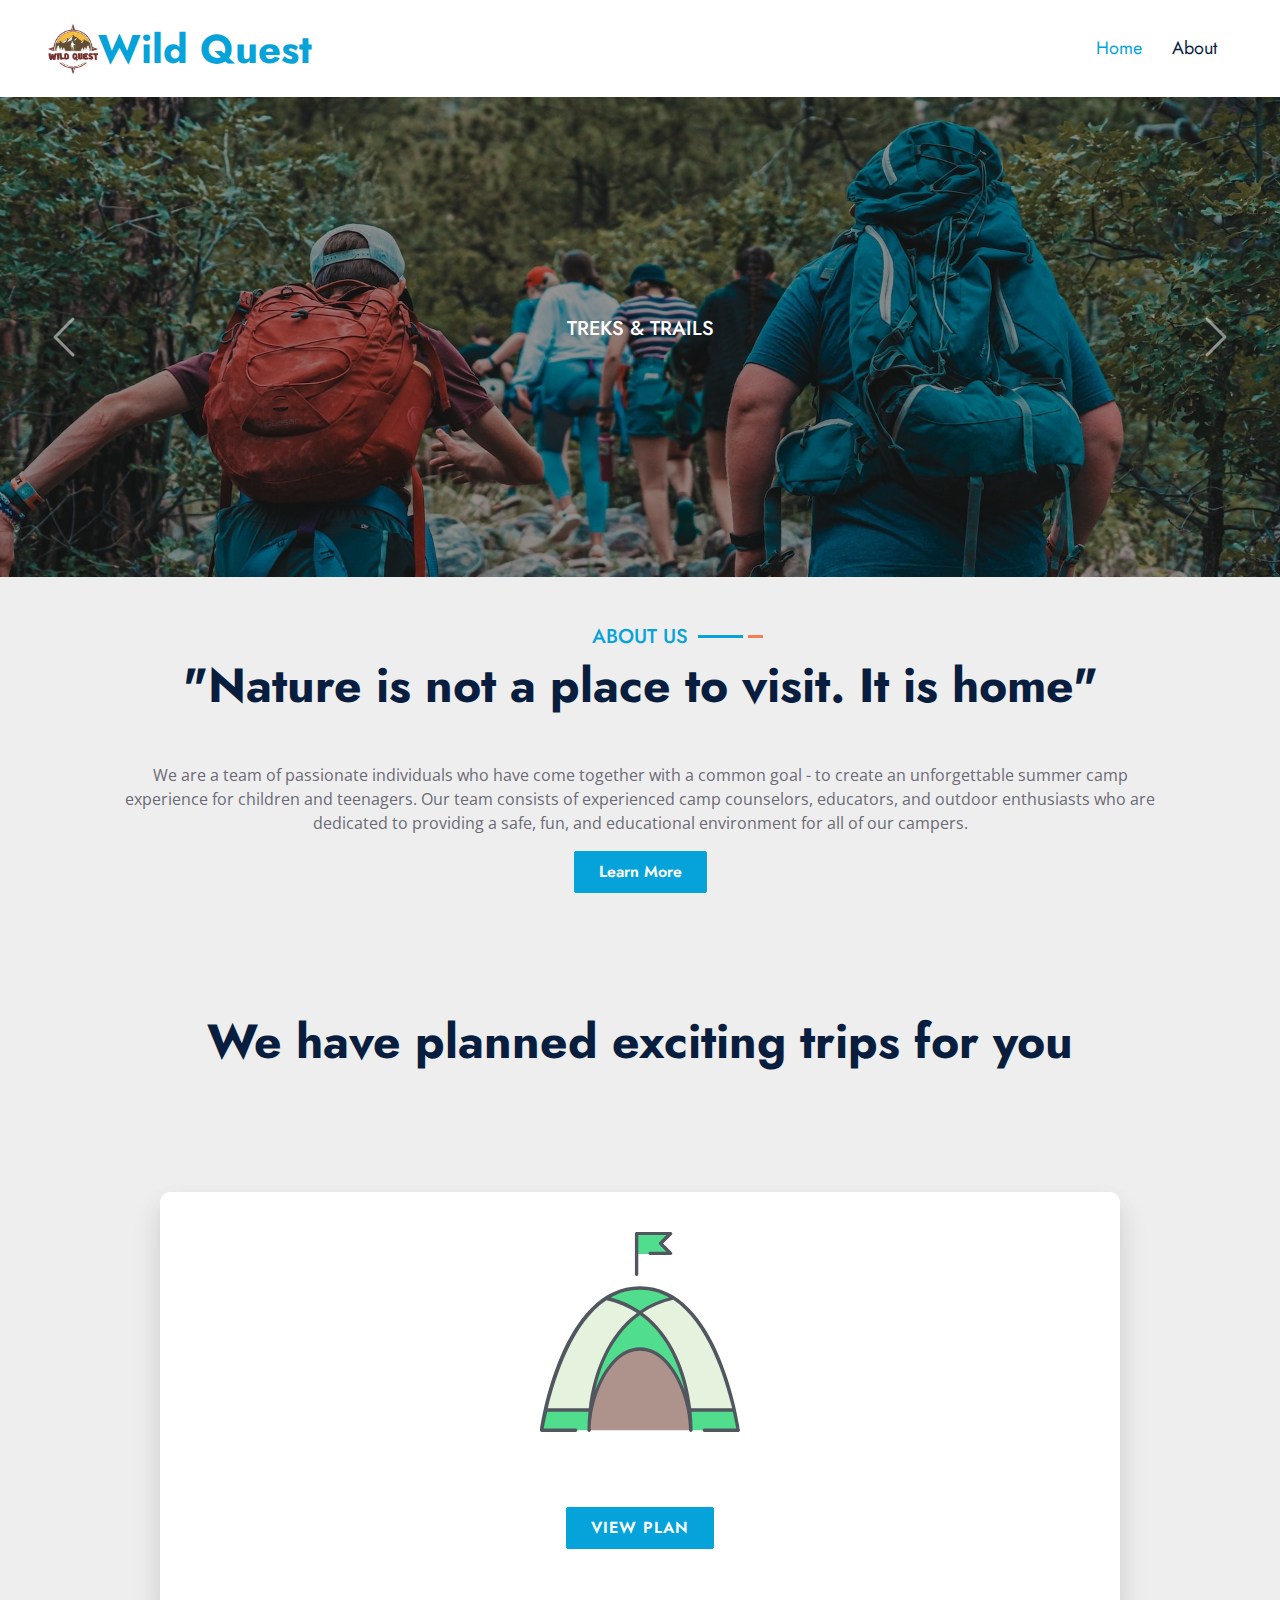
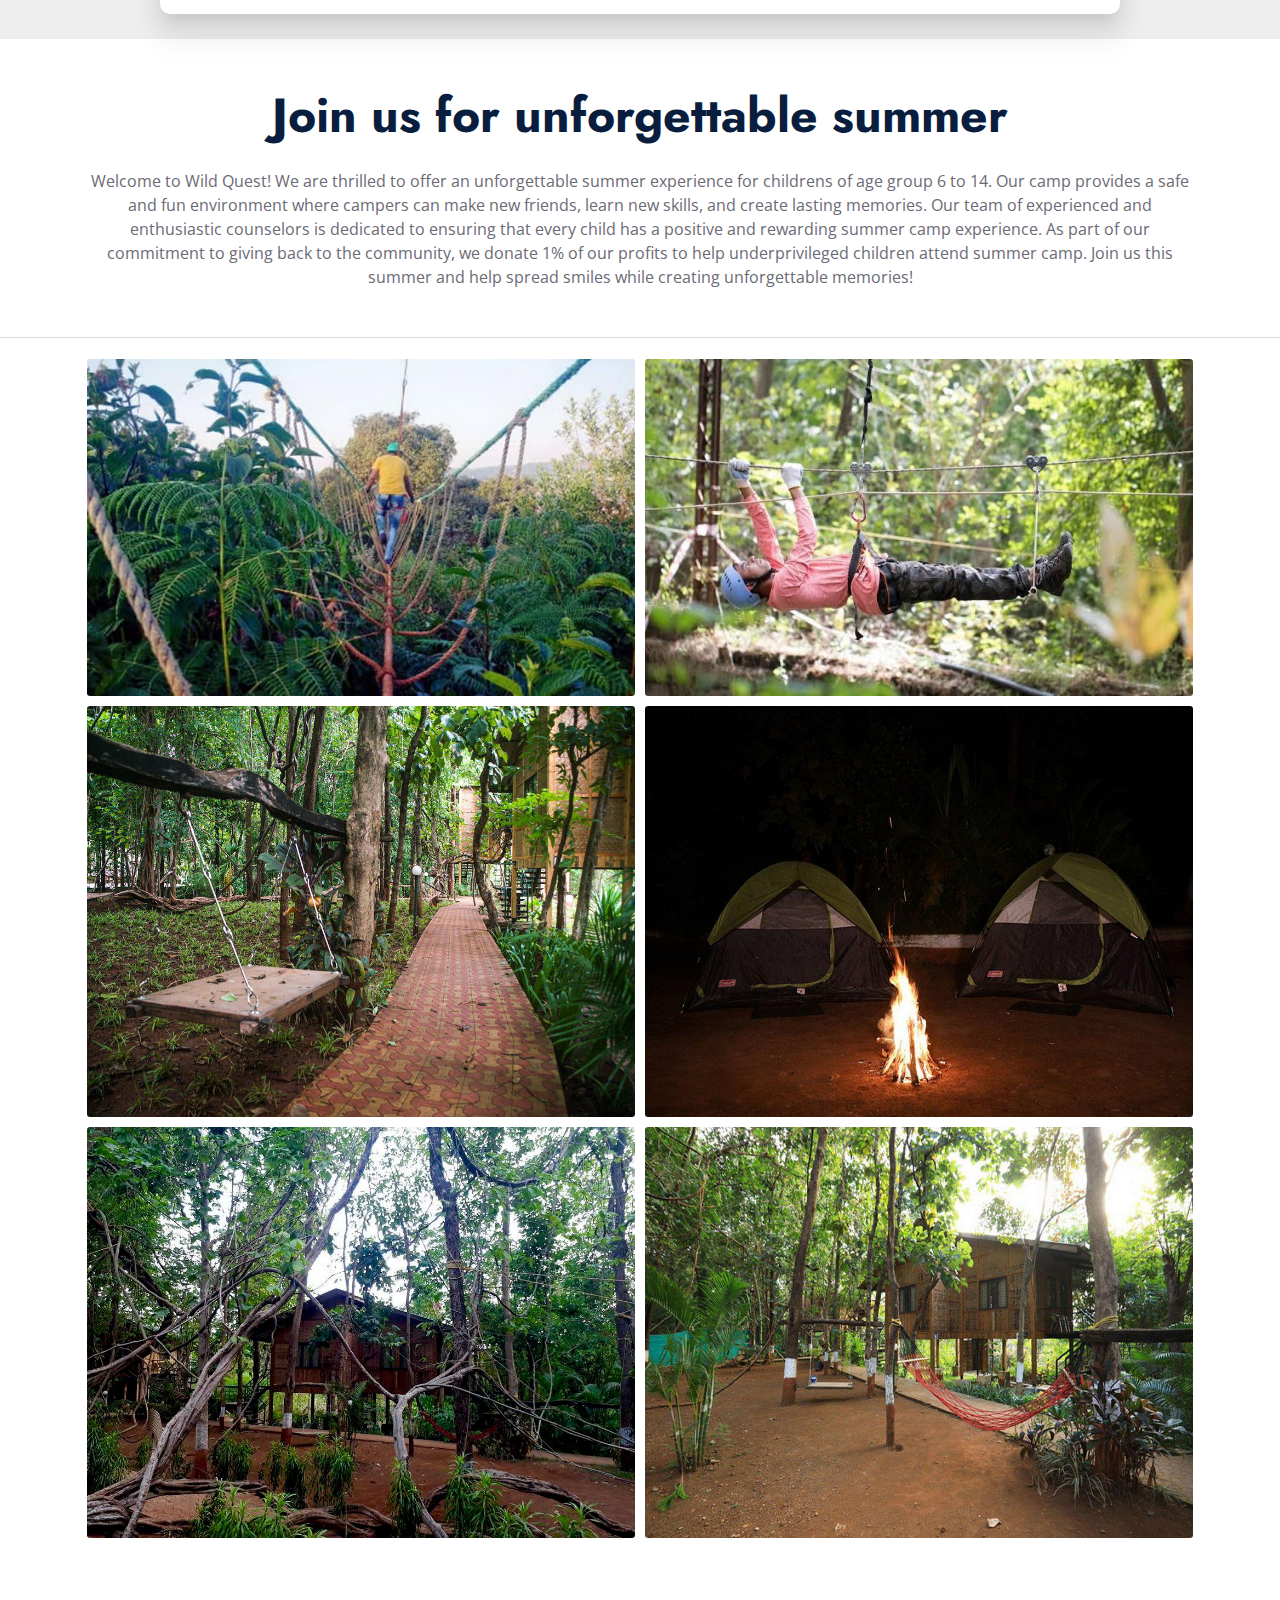
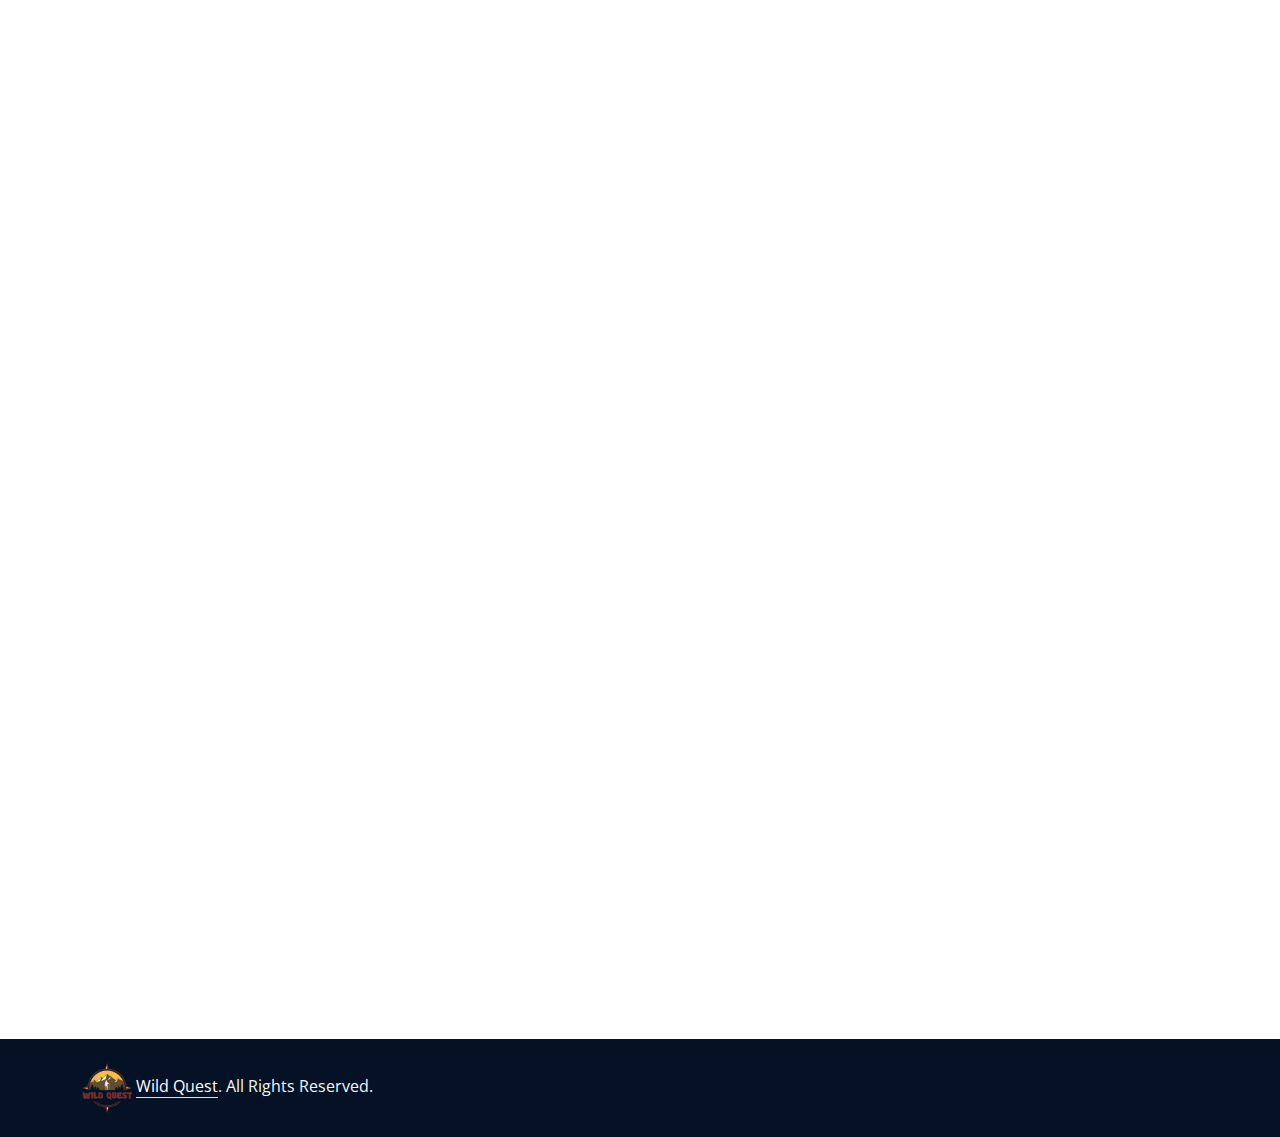
==== commit c4d10cdf: "Fixes :" ====
--- a/index.html
+++ b/index.html
@@ -150,14 +150,14 @@
     </div>
 
     <section id="portfolio" style="background-color: #eeeeee; padding-bottom: 25px;">
-        <div class="row section-heading-content">
-            <div class="col-md-12">
-                <!-- <hr class="style-one" /> -->
-                <br>
-                <h1 class="align_center display-5 mb-0">We have planned exciting trips for you</h1>
-                <p class="align_center"></p>
-            </div>
-        </div>
+
+        <section id="portfolio">
+            <div class="container text-center">
+                <div class="section-title mb-5">
+                    <h1 class="display-5 mb-0 text-animate">We have planned exciting trips for you</h1>
+                    <br>
+                </div>
+        </section>
         <div class="containerw">
             <div class="panel pricing-table">
 
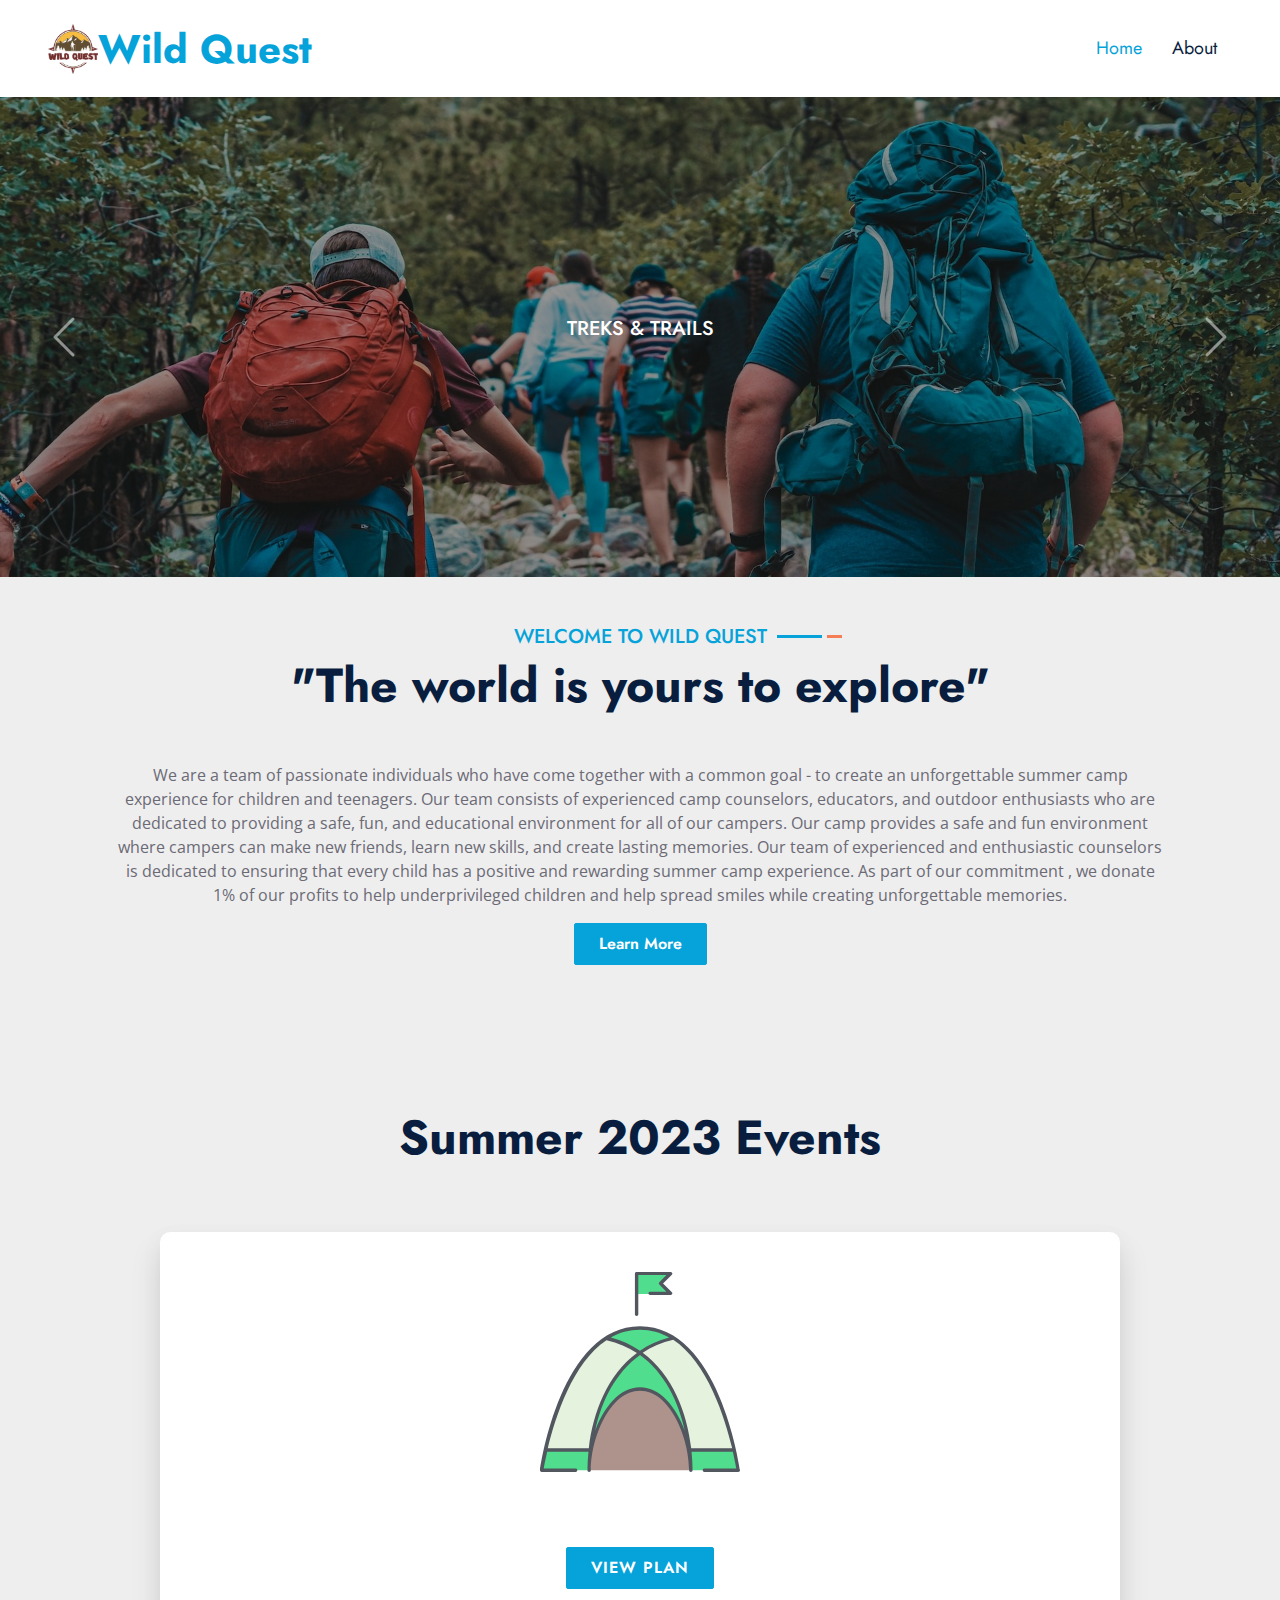
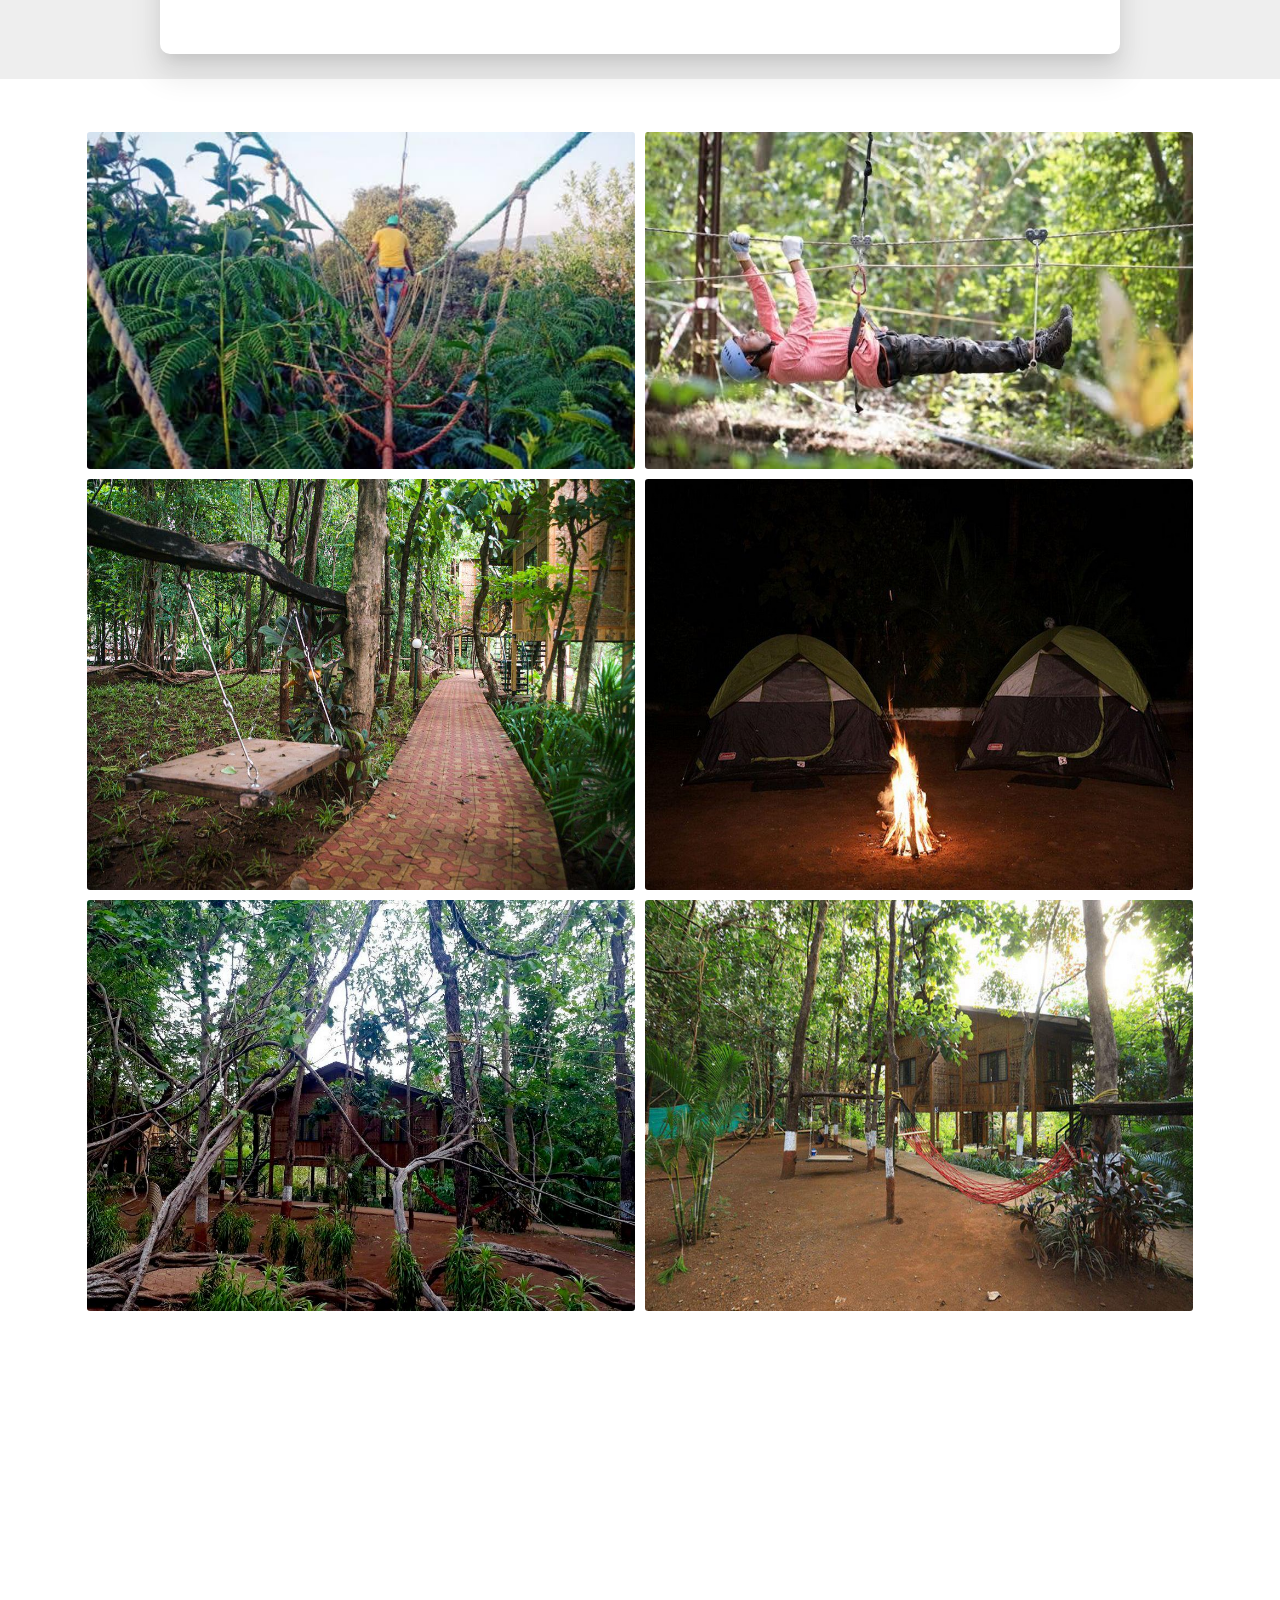
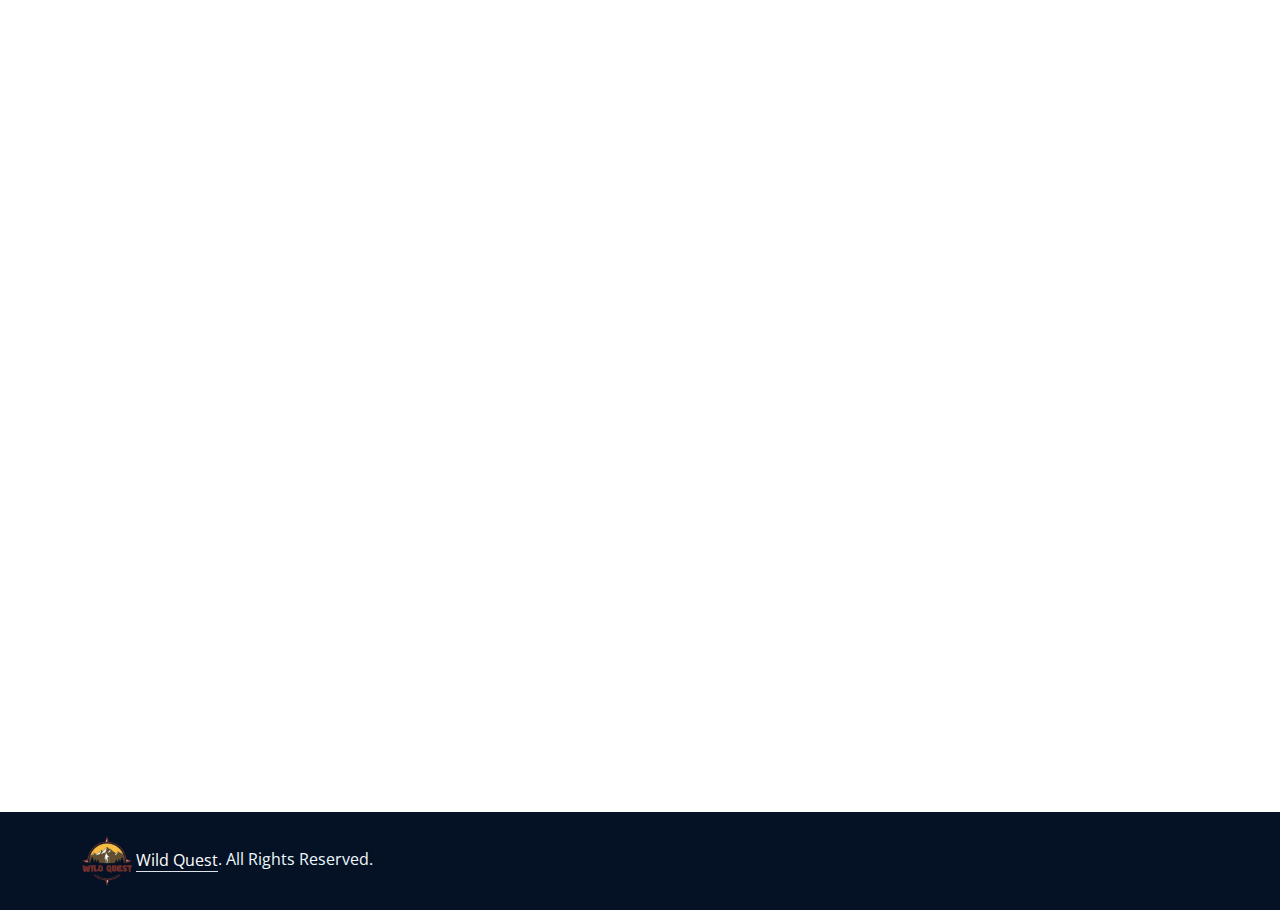
==== commit 652f95e1: "Fixes" ====
--- a/index.html
+++ b/index.html
@@ -130,17 +130,14 @@
         <div class="container">
             <div class="container text-center">
                 <div class="section-title mb-5">
-                    <h5 class="position-relative d-inline-block text-primary text-uppercase">About Us</h5>
-                    <h1 class="display-5 mb-0">"Nature is not a place to visit. It is home"</h1>
+                    <h5 class="position-relative d-inline-block text-primary text-uppercase">Welcome to Wild Quest</h5>
+                    <h1 class="display-5 mb-0">"The world is yours to explore"</h1>
                     <br>
                     <div class="container p-4">
                         <p>
-                            We are a team of passionate individuals who have come together with a common goal - to create
-                            an unforgettable summer camp experience for children and teenagers. Our team consists of
-                            experienced camp counselors, educators, and outdoor enthusiasts who are dedicated to
-                            providing a safe, fun, and educational environment for all of our campers.
+                            We are a team of passionate individuals who have come together with a common goal - to create an unforgettable summer camp experience for children and teenagers. Our team consists of experienced camp counselors, educators, and outdoor enthusiasts who are dedicated to providing a safe, fun, and educational environment for all of our campers. Our camp provides a safe and fun environment where campers can make new friends, learn new skills, and create lasting memories. Our team of experienced and enthusiastic counselors is dedicated to ensuring that every child has a positive and rewarding summer camp experience. As part of our commitment , we donate 1% of our profits to help underprivileged children  and help spread smiles while creating unforgettable memories.
                         </p>
-                        <a href="plan_a.html" class="btn btn-primary py-2 px-4">Learn More</a>
+                        <a href="about.html" class="btn btn-primary py-2 px-4">Learn More</a>
                     </div>
 
                 </div>
@@ -150,14 +147,14 @@
     </div>
 
     <section id="portfolio" style="background-color: #eeeeee; padding-bottom: 25px;">
-
-        <section id="portfolio">
-            <div class="container text-center">
-                <div class="section-title mb-5">
-                    <h1 class="display-5 mb-0 text-animate">We have planned exciting trips for you</h1>
-                    <br>
-                </div>
-        </section>
+        <div class="row section-heading-content">
+            <div class="col-md-12">
+                <!-- <hr class="style-one" /> -->
+                <br>
+                <h1 class="align_center display-5 mb-0 text-center ">Summer 2023 Events</h1>
+                <p class="align_center"></p>
+            </div>
+        </div>
         <div class="containerw">
             <div class="panel pricing-table">
 
@@ -180,17 +177,17 @@
 
     <div class="margin-5"></div>
 
-    <section id="portfolio">
-        <div class="container text-center">
+    <!-- <section id="portfolio"> -->
+        <!-- <div class="container text-center">
             <div class="section-title mb-5">
-                <!-- <h5 class="position-relative d-inline-block text-primary text-uppercase">What we have</h5> -->
+                <h5 class="position-relative d-inline-block text-primary text-uppercase">What we have</h5>
                 <h1 class="display-5 mb-0 text-animate">Join us for unforgettable summer</h1>
                 <br>
                 <p class="">Welcome to Wild Quest! We are thrilled to offer an unforgettable summer experience for childrens of age group 6 to 14. Our camp provides a safe and fun environment where campers can make new friends, learn new skills, and create lasting memories. Our team of experienced and enthusiastic counselors is dedicated to ensuring that every child has a positive and rewarding summer camp experience. As part of our commitment to giving back to the community, we donate 1% of our profits to help underprivileged children attend summer camp. Join us this summer and help spread smiles while creating unforgettable memories!</p>
             </div>
-    </section>
-
-    <hr class="style-one">
+    </section> -->
+
+    <!-- <hr class="style-one"> -->
 
     <section id="portfolio">
         <div class="container text-center">
